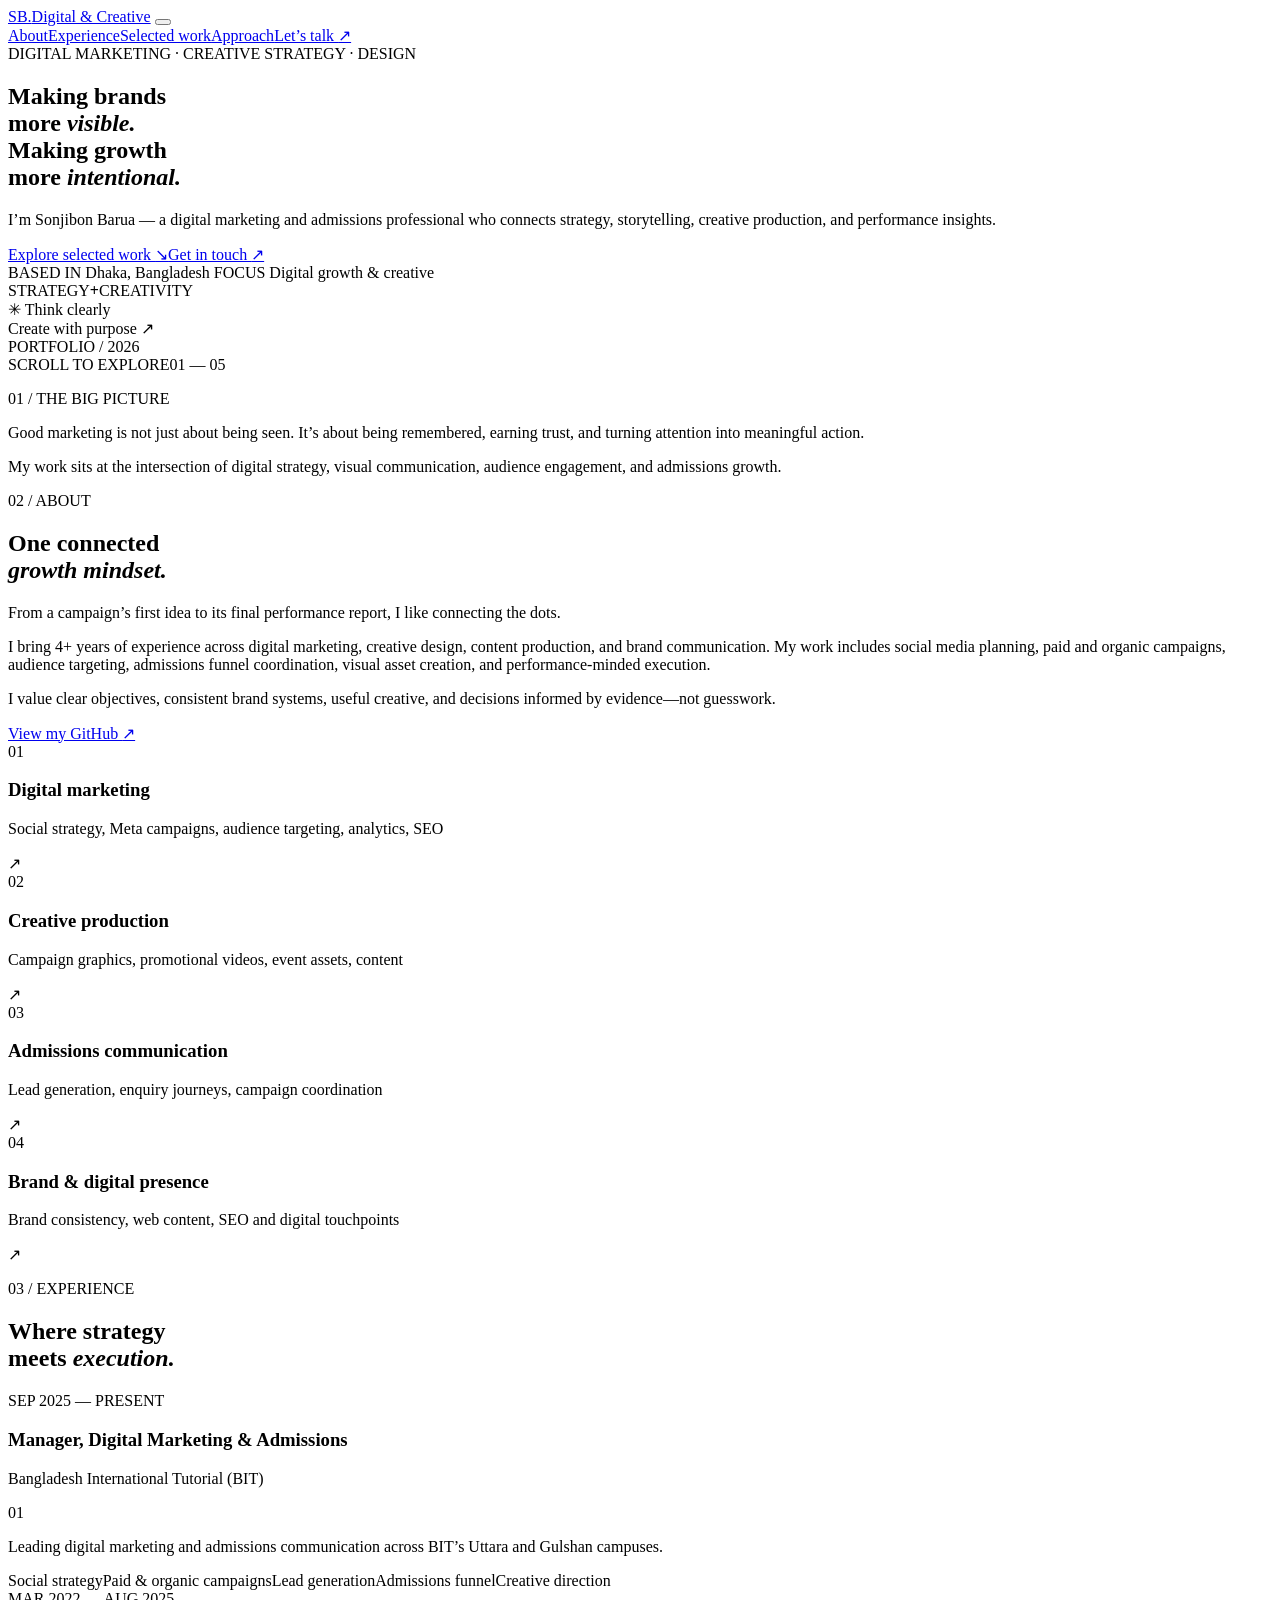
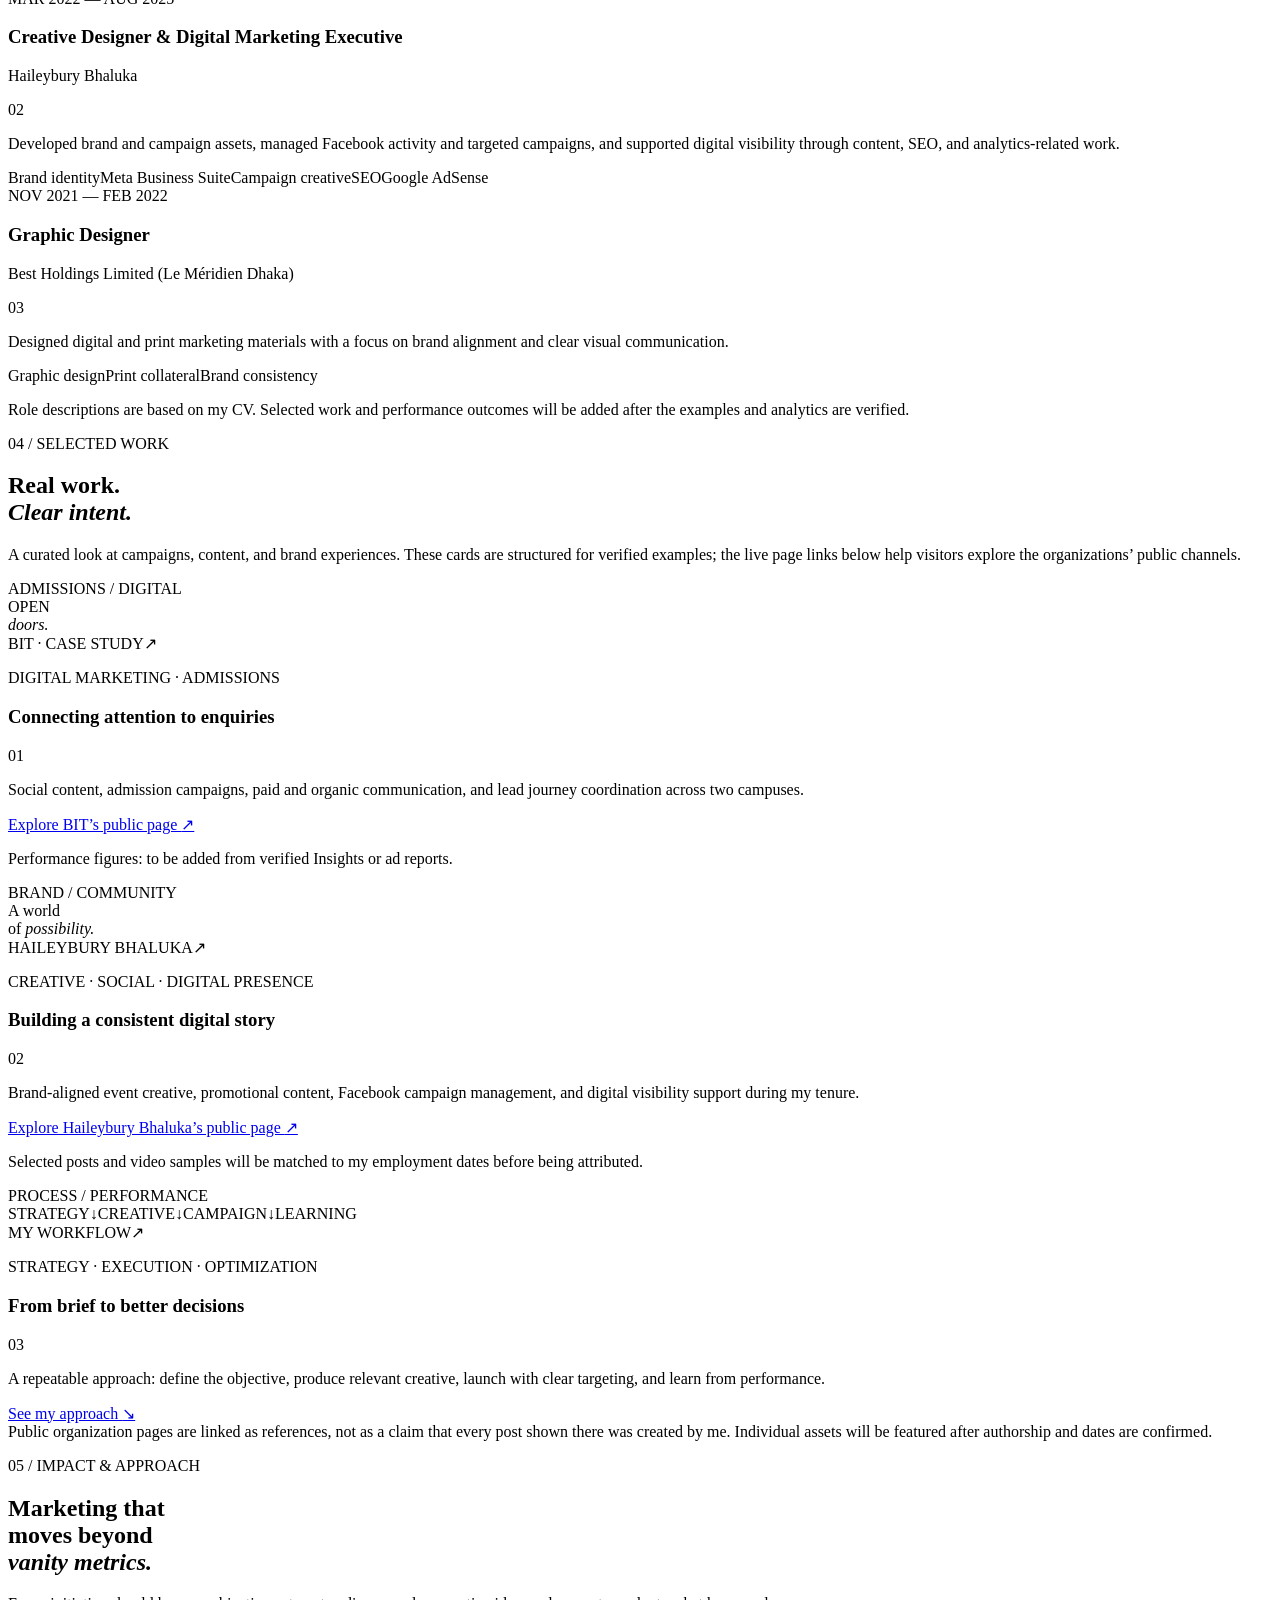
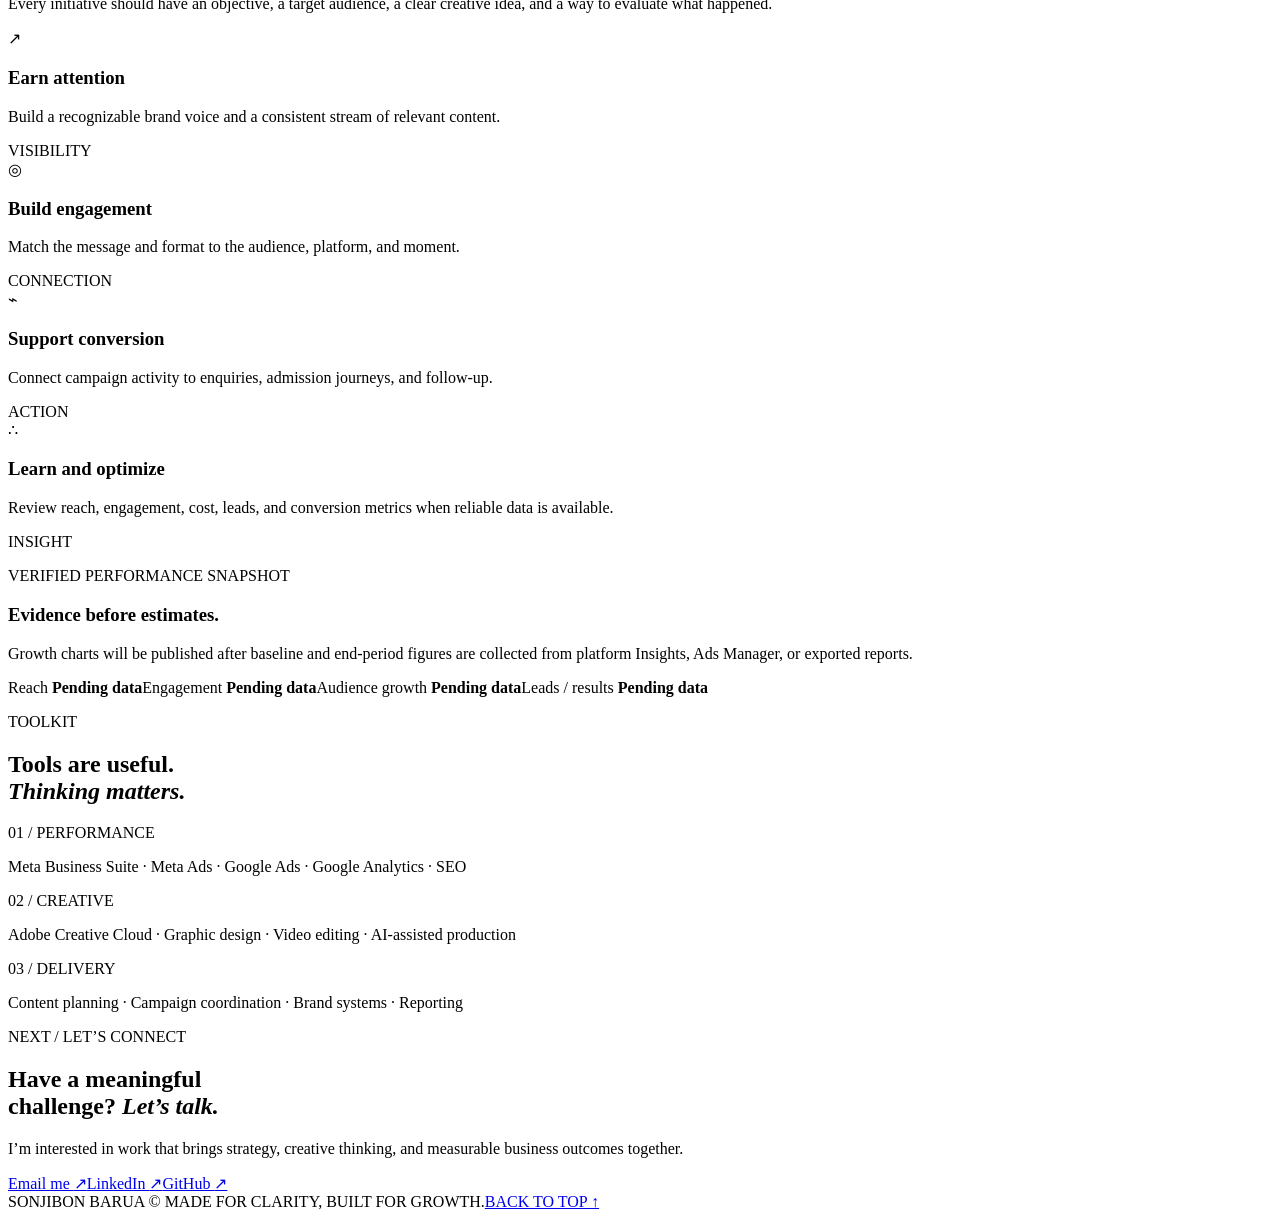
==== index.html @ 0edf783f "Add responsive personal portfolio website" ====
<!DOCTYPE html>
<html lang="en">
<head>
  <meta charset="UTF-8" />
  <meta name="viewport" content="width=device-width, initial-scale=1.0" />
  <meta name="description" content="Sonjibon Barua — Digital Marketing & Admissions Manager, Creative Designer and Brand Strategist." />
  <meta name="theme-color" content="#101113" />
  <title>Sonjibon Barua — Digital Marketing & Creative Strategy</title>
  <link rel="preconnect" href="https://fonts.googleapis.com">
  <link rel="preconnect" href="https://fonts.gstatic.com" crossorigin>
  <link href="https://fonts.googleapis.com/css2?family=DM+Mono:wght@400;500&family=Manrope:wght@400;500;600;700;800&display=swap" rel="stylesheet">
  <link rel="stylesheet" href="styles.css" />
</head>
<body>
  <header class="site-header">
    <a class="brand" href="#home"><span class="brand-mark">SB.</span><span class="brand-label">Digital & Creative</span></a>
    <button class="menu-toggle" aria-label="Toggle navigation" aria-expanded="false"><span></span><span></span></button>
    <nav class="nav-links" aria-label="Main navigation">
      <a href="#about">About</a><a href="#experience">Experience</a><a href="#work">Selected work</a><a href="#approach">Approach</a><a class="nav-cta" href="#contact">Let’s talk <span>↗</span></a>
    </nav>
  </header>
  <main>
    <section class="hero section-wrap" id="home">
      <div class="hero-copy reveal">
        <div class="eyebrow"><span class="status-dot"></span> DIGITAL MARKETING · CREATIVE STRATEGY · DESIGN</div>
        <h1>Making brands<br>more <em>visible.</em><br>Making growth<br>more <em>intentional.</em></h1>
        <p class="hero-lede">I’m Sonjibon Barua — a digital marketing and admissions professional who connects strategy, storytelling, creative production, and performance insights.</p>
        <div class="hero-actions"><a class="button button-primary" href="#work">Explore selected work <span>↘</span></a><a class="text-link" href="#contact">Get in touch <span>↗</span></a></div>
        <div class="hero-note"><span class="mono">BASED IN</span> Dhaka, Bangladesh <span class="note-separator"></span> <span class="mono">FOCUS</span> Digital growth & creative</div>
      </div>
      <div class="hero-visual" aria-label="Abstract visual representing strategy and creative work">
        <div class="visual-orbit orbit-one"></div><div class="visual-orbit orbit-two"></div>
        <div class="visual-core"><span>STRATEGY</span><strong>+</strong><span>CREATIVITY</span></div>
        <div class="float-tag tag-top"><span class="tag-spark">✳</span> Think clearly</div><div class="float-tag tag-bottom">Create with purpose <span>↗</span></div><div class="visual-index mono">PORTFOLIO / 2026</div>
      </div>
      <div class="hero-bottomline"><span>SCROLL TO EXPLORE</span><span class="scroll-line"></span><span>01 — 05</span></div>
    </section>

    <section class="intro-band"><div class="section-wrap intro-grid"><p class="section-kicker">01 / THE BIG PICTURE</p><div><p class="statement">Good marketing is not just about being seen. It’s about <span>being remembered</span>, earning trust, and turning attention into meaningful action.</p><p class="muted intro-sub">My work sits at the intersection of digital strategy, visual communication, audience engagement, and admissions growth.</p></div></div></section>

    <section class="section-wrap about-section" id="about">
      <div class="section-heading reveal"><p class="section-kicker">02 / ABOUT</p><h2>One connected<br><em>growth mindset.</em></h2></div>
      <div class="about-content reveal">
        <div class="about-copy"><p class="large-copy">From a campaign’s first idea to its final performance report, I like connecting the dots.</p><p>I bring 4+ years of experience across digital marketing, creative design, content production, and brand communication. My work includes social media planning, paid and organic campaigns, audience targeting, admissions funnel coordination, visual asset creation, and performance-minded execution.</p><p>I value clear objectives, consistent brand systems, useful creative, and decisions informed by evidence—not guesswork.</p><a class="text-link" href="https://github.com/SonjibonBarua" target="_blank" rel="noreferrer">View my GitHub <span>↗</span></a></div>
        <div class="capability-list">
          <div class="capability"><span class="cap-num">01</span><div><h3>Digital marketing</h3><p>Social strategy, Meta campaigns, audience targeting, analytics, SEO</p></div><span class="cap-arrow">↗</span></div>
          <div class="capability"><span class="cap-num">02</span><div><h3>Creative production</h3><p>Campaign graphics, promotional videos, event assets, content</p></div><span class="cap-arrow">↗</span></div>
          <div class="capability"><span class="cap-num">03</span><div><h3>Admissions communication</h3><p>Lead generation, enquiry journeys, campaign coordination</p></div><span class="cap-arrow">↗</span></div>
          <div class="capability"><span class="cap-num">04</span><div><h3>Brand & digital presence</h3><p>Brand consistency, web content, SEO and digital touchpoints</p></div><span class="cap-arrow">↗</span></div>
        </div>
      </div>
    </section>

    <section class="experience-section" id="experience"><div class="section-wrap">
      <div class="section-heading reveal"><p class="section-kicker">03 / EXPERIENCE</p><h2>Where strategy<br>meets <em>execution.</em></h2></div>
      <div class="timeline">
        <article class="timeline-item reveal"><div class="timeline-date mono">SEP 2025 — PRESENT</div><div class="timeline-main"><div class="timeline-top"><div><h3>Manager, Digital Marketing & Admissions</h3><p class="company">Bangladesh International Tutorial (BIT)</p></div><span class="timeline-index">01</span></div><p class="timeline-description">Leading digital marketing and admissions communication across BIT’s Uttara and Gulshan campuses.</p><div class="tag-row"><span>Social strategy</span><span>Paid & organic campaigns</span><span>Lead generation</span><span>Admissions funnel</span><span>Creative direction</span></div></div></article>
        <article class="timeline-item reveal"><div class="timeline-date mono">MAR 2022 — AUG 2025</div><div class="timeline-main"><div class="timeline-top"><div><h3>Creative Designer & Digital Marketing Executive</h3><p class="company">Haileybury Bhaluka</p></div><span class="timeline-index">02</span></div><p class="timeline-description">Developed brand and campaign assets, managed Facebook activity and targeted campaigns, and supported digital visibility through content, SEO, and analytics-related work.</p><div class="tag-row"><span>Brand identity</span><span>Meta Business Suite</span><span>Campaign creative</span><span>SEO</span><span>Google AdSense</span></div></div></article>
        <article class="timeline-item reveal"><div class="timeline-date mono">NOV 2021 — FEB 2022</div><div class="timeline-main"><div class="timeline-top"><div><h3>Graphic Designer</h3><p class="company">Best Holdings Limited (Le Méridien Dhaka)</p></div><span class="timeline-index">03</span></div><p class="timeline-description">Designed digital and print marketing materials with a focus on brand alignment and clear visual communication.</p><div class="tag-row"><span>Graphic design</span><span>Print collateral</span><span>Brand consistency</span></div></div></article>
      </div><p class="small-note">Role descriptions are based on my CV. Selected work and performance outcomes will be added after the examples and analytics are verified.</p>
    </div></section>

    <section class="section-wrap work-section" id="work">
      <div class="work-header reveal"><div><p class="section-kicker">04 / SELECTED WORK</p><h2>Real work.<br><em>Clear intent.</em></h2></div><p class="work-intro">A curated look at campaigns, content, and brand experiences. These cards are structured for verified examples; the live page links below help visitors explore the organizations’ public channels.</p></div>
      <div class="project-grid">
        <article class="project-card project-dark reveal"><div class="project-art art-bit"><span class="art-label">ADMISSIONS / DIGITAL</span><div class="art-typography">OPEN<br><em>doors.</em></div><div class="art-foot"><span>BIT · CASE STUDY</span><span>↗</span></div></div><div class="project-meta"><div><p class="project-type">DIGITAL MARKETING · ADMISSIONS</p><h3>Connecting attention to enquiries</h3></div><span class="project-number">01</span></div><p class="project-description">Social content, admission campaigns, paid and organic communication, and lead journey coordination across two campuses.</p><a class="project-link" href="https://www.facebook.com/bitschoolofficialpage" target="_blank" rel="noreferrer">Explore BIT’s public page <span>↗</span></a><p class="evidence-note">Performance figures: to be added from verified Insights or ad reports.</p></article>
        <article class="project-card project-light reveal"><div class="project-art art-hailey"><span class="art-label">BRAND / COMMUNITY</span><div class="art-typography">A world<br>of <em>possibility.</em></div><div class="art-foot"><span>HAILEYBURY BHALUKA</span><span>↗</span></div></div><div class="project-meta"><div><p class="project-type">CREATIVE · SOCIAL · DIGITAL PRESENCE</p><h3>Building a consistent digital story</h3></div><span class="project-number">02</span></div><p class="project-description">Brand-aligned event creative, promotional content, Facebook campaign management, and digital visibility support during my tenure.</p><a class="project-link" href="https://www.facebook.com/haileybury.bhaluka" target="_blank" rel="noreferrer">Explore Haileybury Bhaluka’s public page <span>↗</span></a><p class="evidence-note">Selected posts and video samples will be matched to my employment dates before being attributed.</p></article>
        <article class="project-card project-lime reveal"><div class="project-art art-process"><span class="art-label">PROCESS / PERFORMANCE</span><div class="process-stack"><span>STRATEGY</span><b>↓</b><span>CREATIVE</span><b>↓</b><span>CAMPAIGN</span><b>↓</b><span>LEARNING</span></div><div class="art-foot"><span>MY WORKFLOW</span><span>↗</span></div></div><div class="project-meta"><div><p class="project-type">STRATEGY · EXECUTION · OPTIMIZATION</p><h3>From brief to better decisions</h3></div><span class="project-number">03</span></div><p class="project-description">A repeatable approach: define the objective, produce relevant creative, launch with clear targeting, and learn from performance.</p><a class="project-link" href="#approach">See my approach <span>↘</span></a></article>
      </div>
      <div class="work-disclaimer">Public organization pages are linked as references, not as a claim that every post shown there was created by me. Individual assets will be featured after authorship and dates are confirmed.</div>
    </section>

    <section class="impact-section" id="approach"><div class="section-wrap impact-layout">
      <div class="impact-heading reveal"><p class="section-kicker">05 / IMPACT & APPROACH</p><h2>Marketing that<br>moves beyond<br><em>vanity metrics.</em></h2><p>Every initiative should have an objective, a target audience, a clear creative idea, and a way to evaluate what happened.</p></div>
      <div class="impact-content">
        <div class="impact-row reveal"><span class="impact-icon">↗</span><div><h3>Earn attention</h3><p>Build a recognizable brand voice and a consistent stream of relevant content.</p></div><span class="impact-label">VISIBILITY</span></div>
        <div class="impact-row reveal"><span class="impact-icon">◎</span><div><h3>Build engagement</h3><p>Match the message and format to the audience, platform, and moment.</p></div><span class="impact-label">CONNECTION</span></div>
        <div class="impact-row reveal"><span class="impact-icon">⌁</span><div><h3>Support conversion</h3><p>Connect campaign activity to enquiries, admission journeys, and follow-up.</p></div><span class="impact-label">ACTION</span></div>
        <div class="impact-row reveal"><span class="impact-icon">∴</span><div><h3>Learn and optimize</h3><p>Review reach, engagement, cost, leads, and conversion metrics when reliable data is available.</p></div><span class="impact-label">INSIGHT</span></div>
        <div class="metrics-panel reveal"><div><p class="section-kicker">VERIFIED PERFORMANCE SNAPSHOT</p><h3>Evidence before estimates.</h3><p>Growth charts will be published after baseline and end-period figures are collected from platform Insights, Ads Manager, or exported reports.</p></div><div class="metric-placeholders"><span>Reach <b>Pending data</b></span><span>Engagement <b>Pending data</b></span><span>Audience growth <b>Pending data</b></span><span>Leads / results <b>Pending data</b></span></div></div>
      </div>
    </div></section>

    <section class="toolkit-section"><div class="section-wrap toolkit-grid"><div class="toolkit-title reveal"><p class="section-kicker">TOOLKIT</p><h2>Tools are useful.<br><em>Thinking matters.</em></h2></div><div class="tool-groups reveal"><div class="tool-group"><span class="mono">01 / PERFORMANCE</span><p>Meta Business Suite · Meta Ads · Google Ads · Google Analytics · SEO</p></div><div class="tool-group"><span class="mono">02 / CREATIVE</span><p>Adobe Creative Cloud · Graphic design · Video editing · AI-assisted production</p></div><div class="tool-group"><span class="mono">03 / DELIVERY</span><p>Content planning · Campaign coordination · Brand systems · Reporting</p></div></div></div></section>

    <section class="contact-section" id="contact"><div class="section-wrap contact-inner reveal"><p class="section-kicker">NEXT / LET’S CONNECT</p><h2>Have a meaningful<br>challenge? <em>Let’s talk.</em></h2><p>I’m interested in work that brings strategy, creative thinking, and measurable business outcomes together.</p><div class="contact-actions"><a class="button button-primary" href="mailto:barua.sonjibon@gmail.com">Email me <span>↗</span></a><a class="button button-outline" href="https://www.linkedin.com/in/sonjibon" target="_blank" rel="noreferrer">LinkedIn <span>↗</span></a><a class="button button-outline" href="https://github.com/SonjibonBarua" target="_blank" rel="noreferrer">GitHub <span>↗</span></a></div><div class="contact-footer"><span>SONJIBON BARUA © <span id="year"></span></span><span>MADE FOR CLARITY, BUILT FOR GROWTH.</span><a href="#home">BACK TO TOP ↑</a></div></div></section>
  </main>
  <script src="script.js"></script>
</body>
</html>
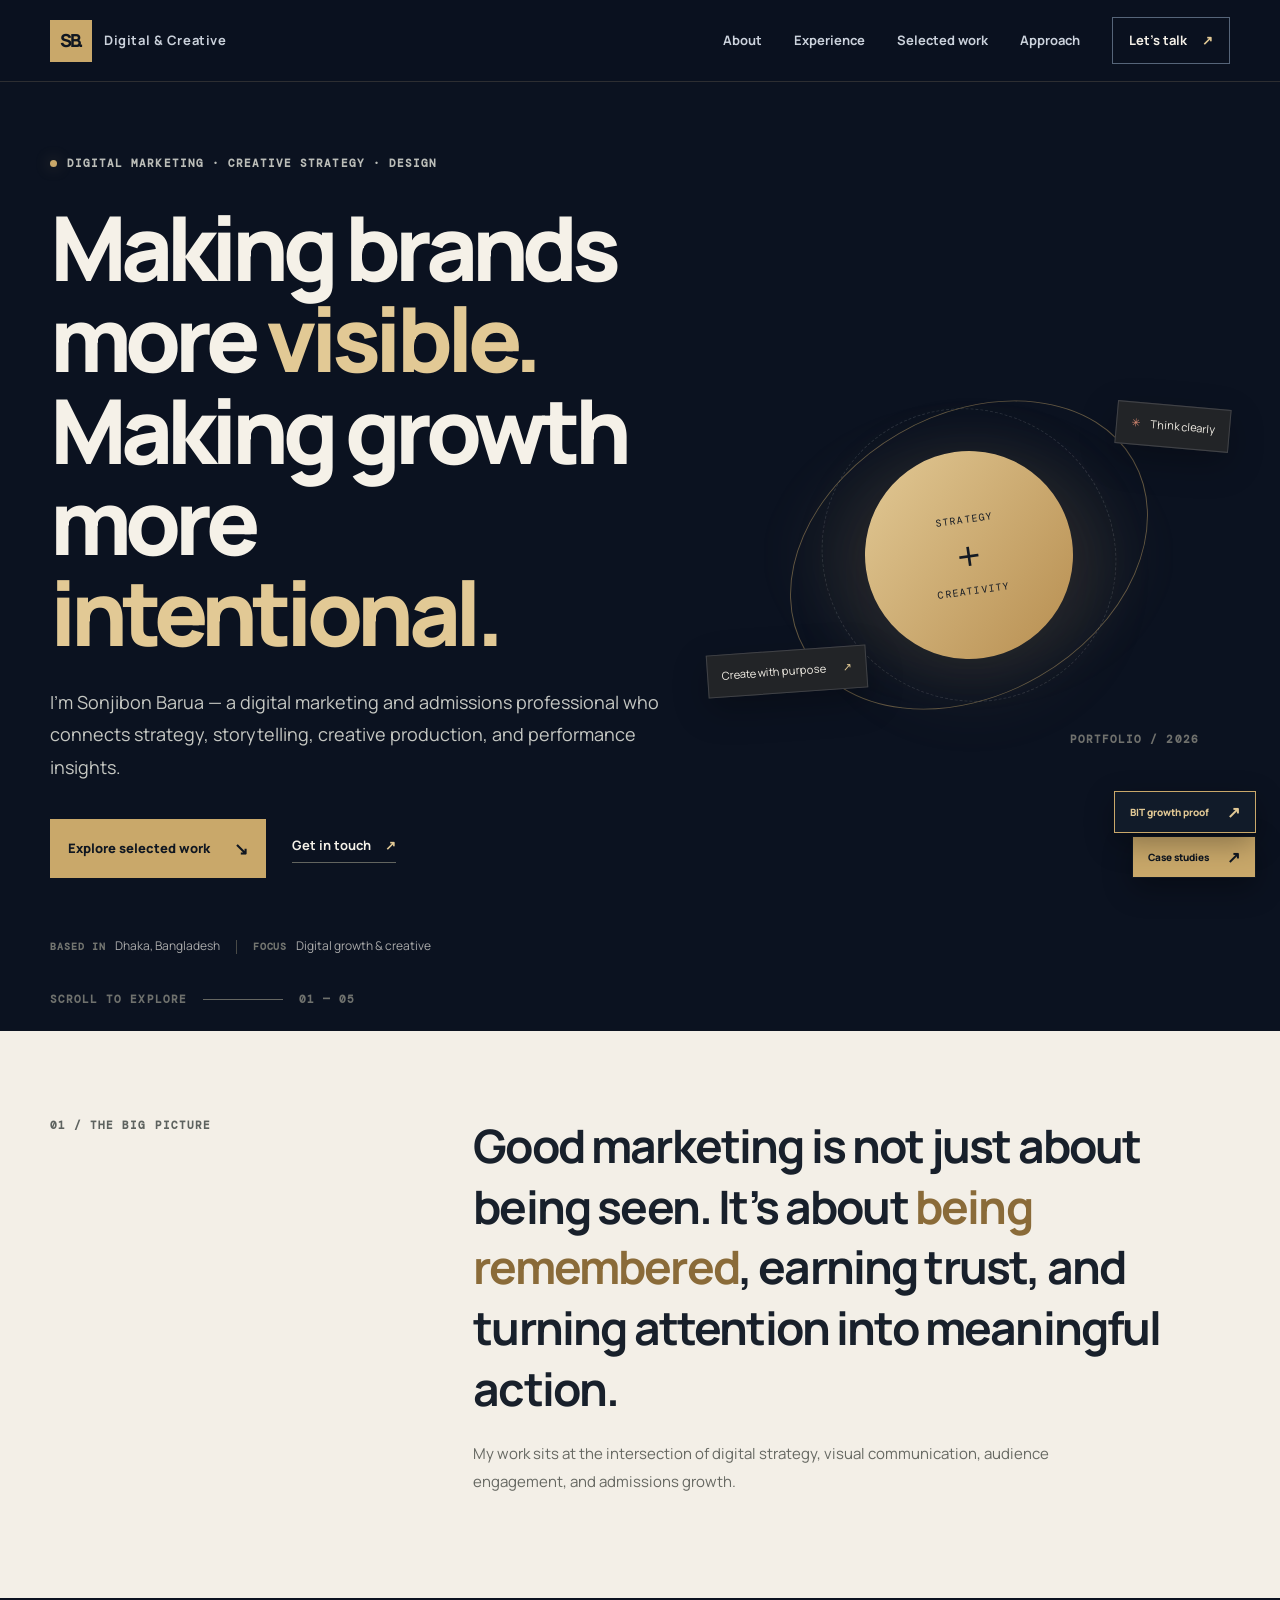
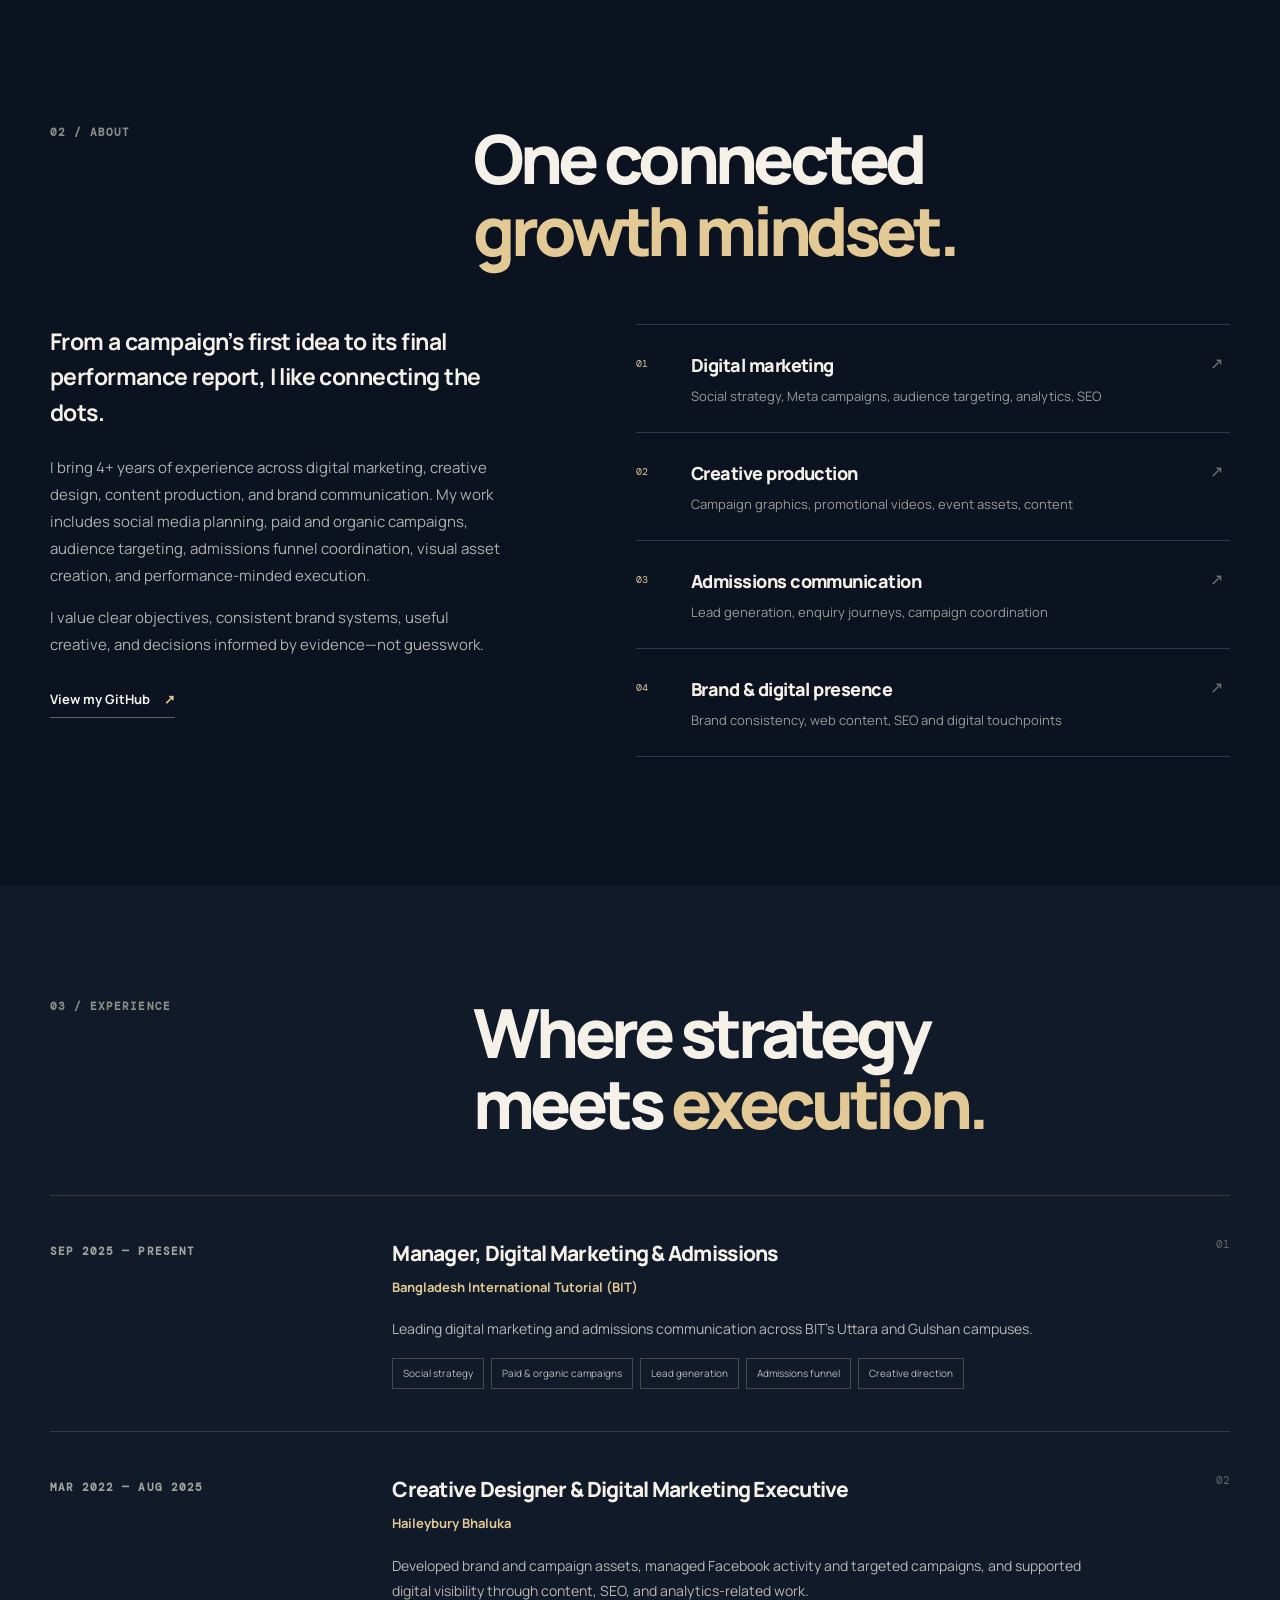
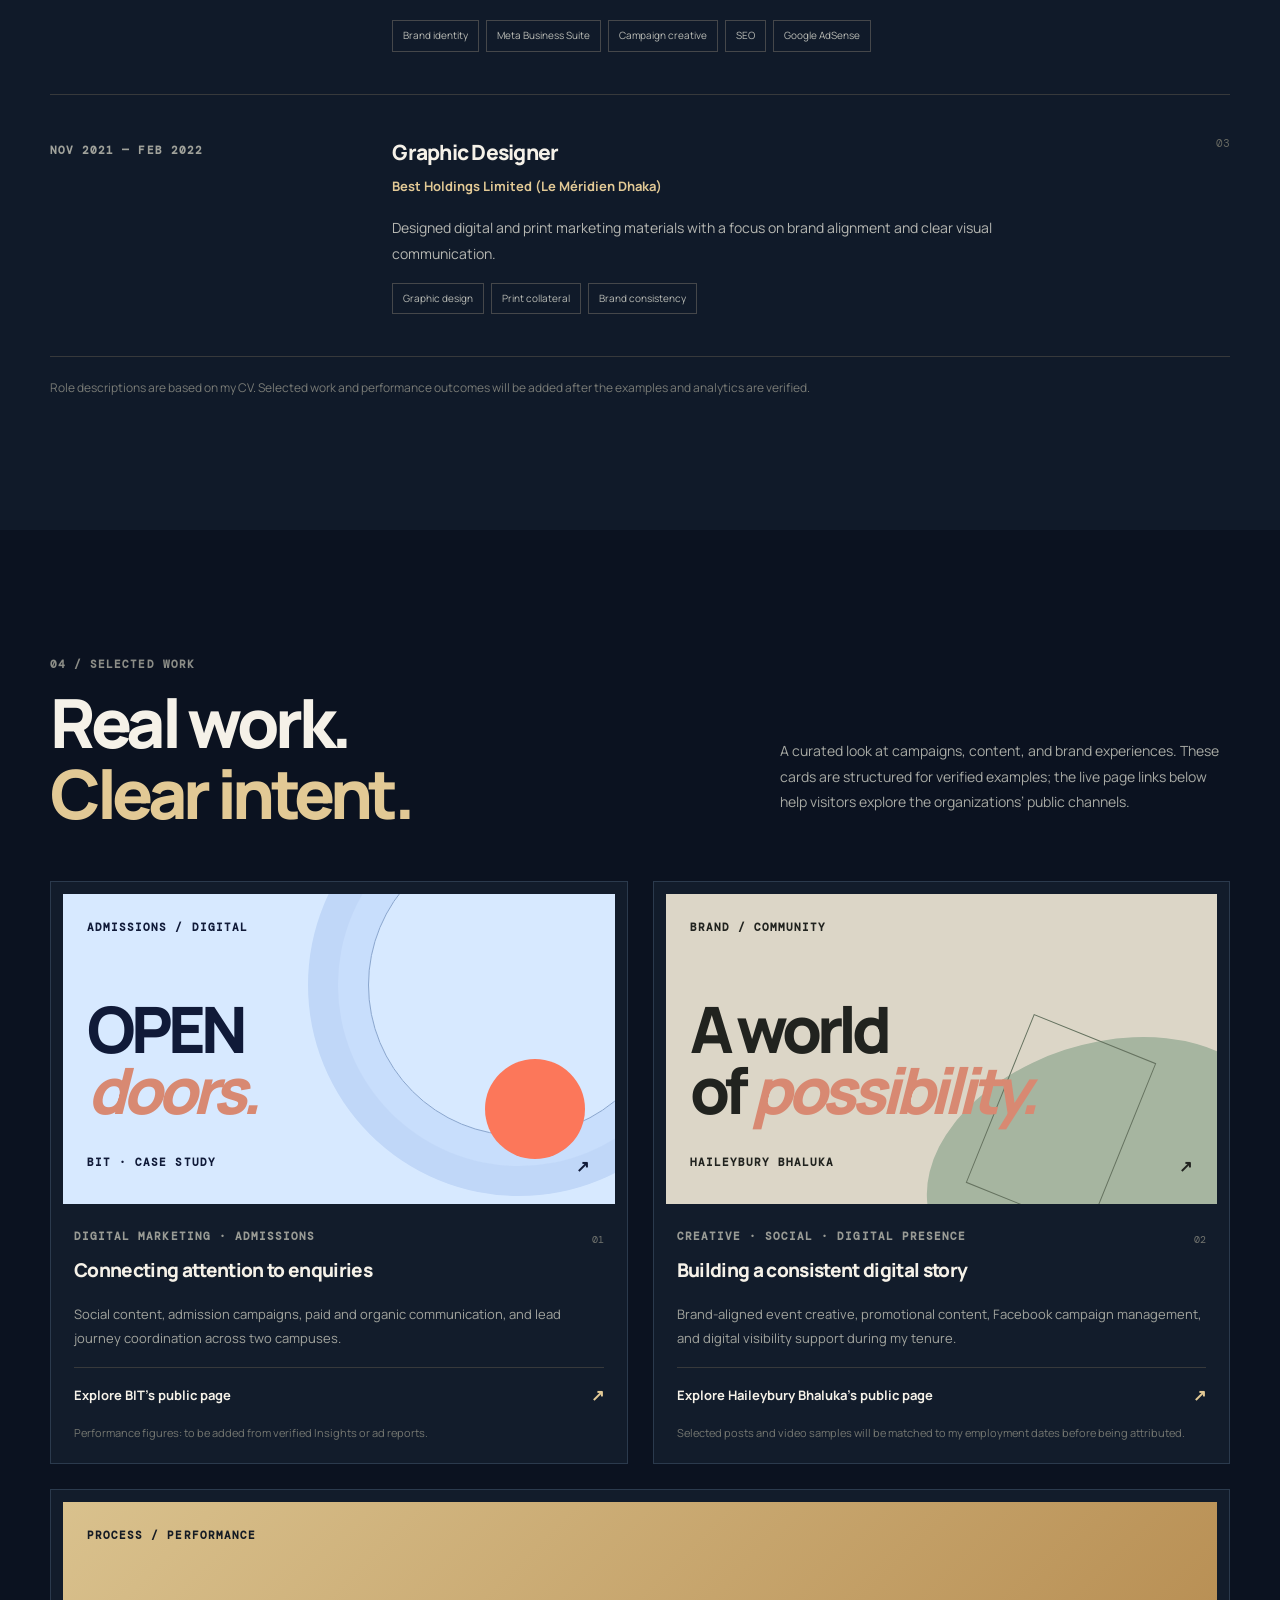
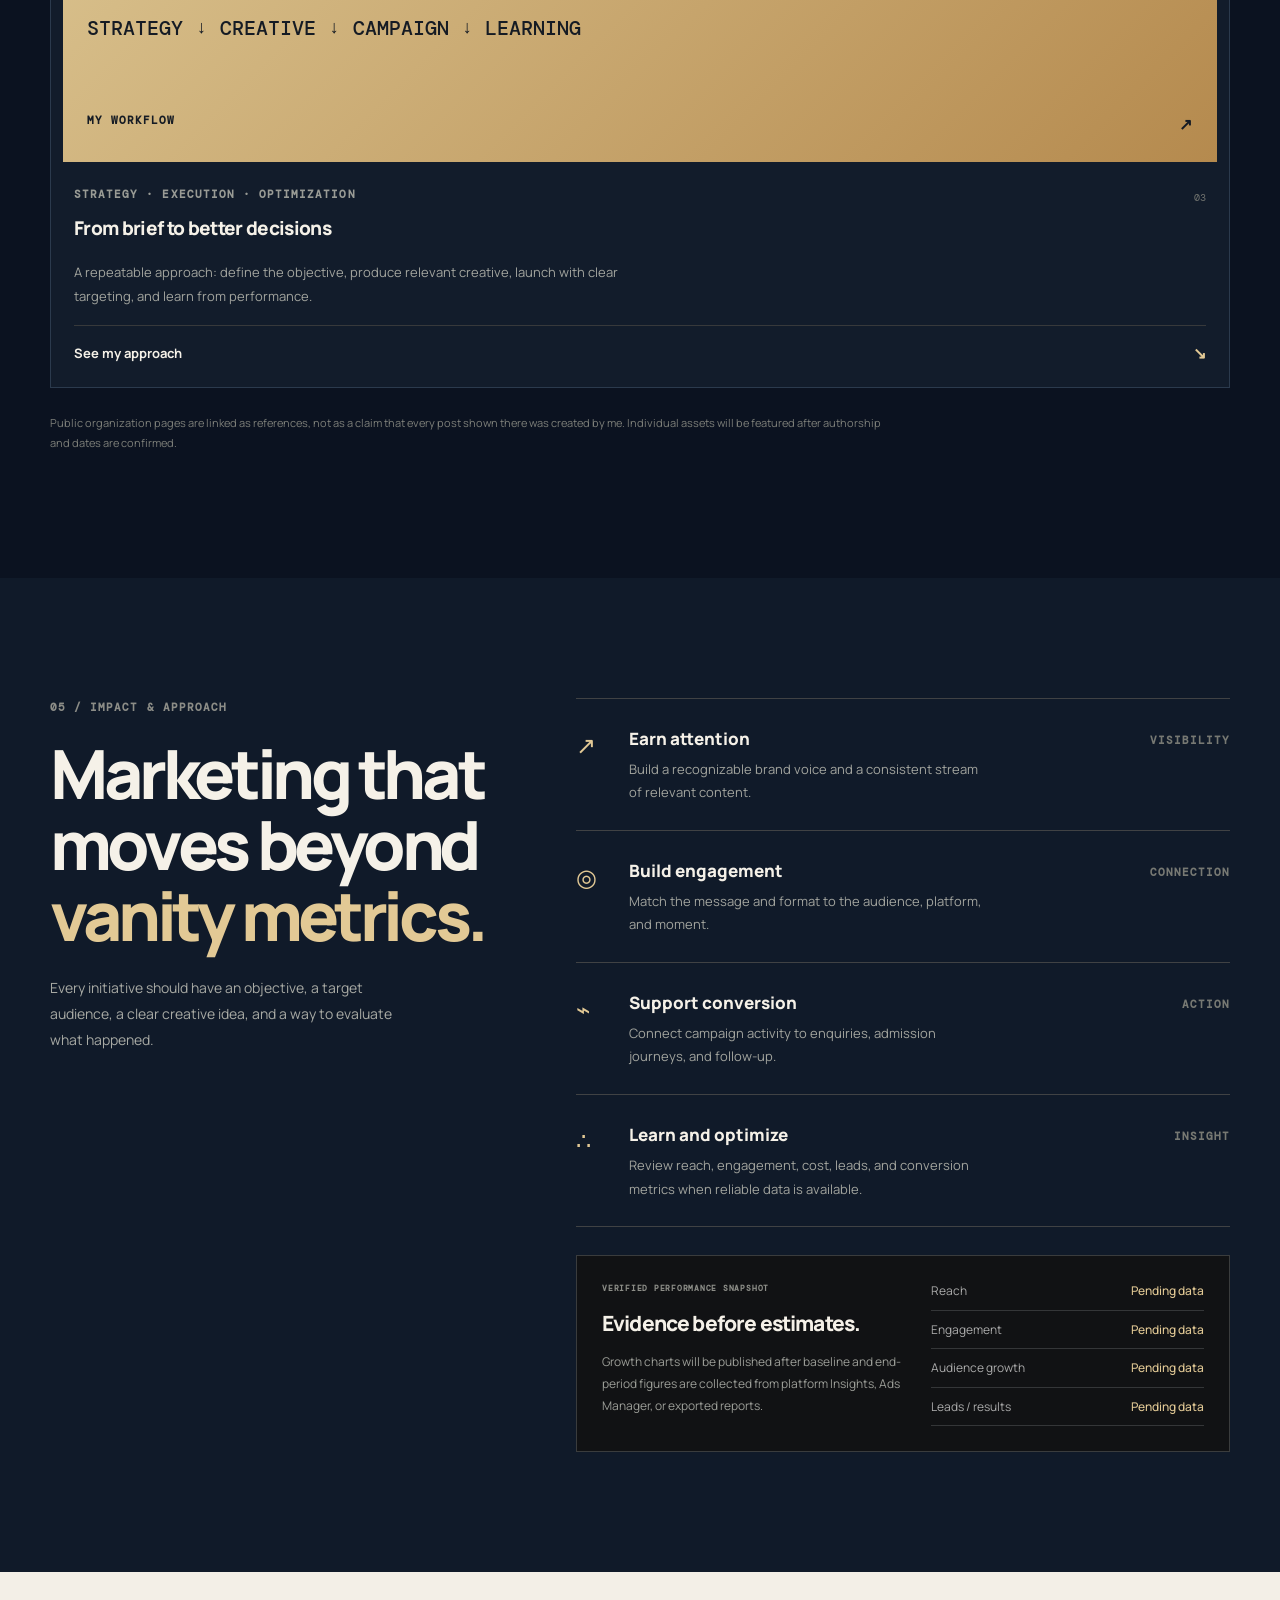
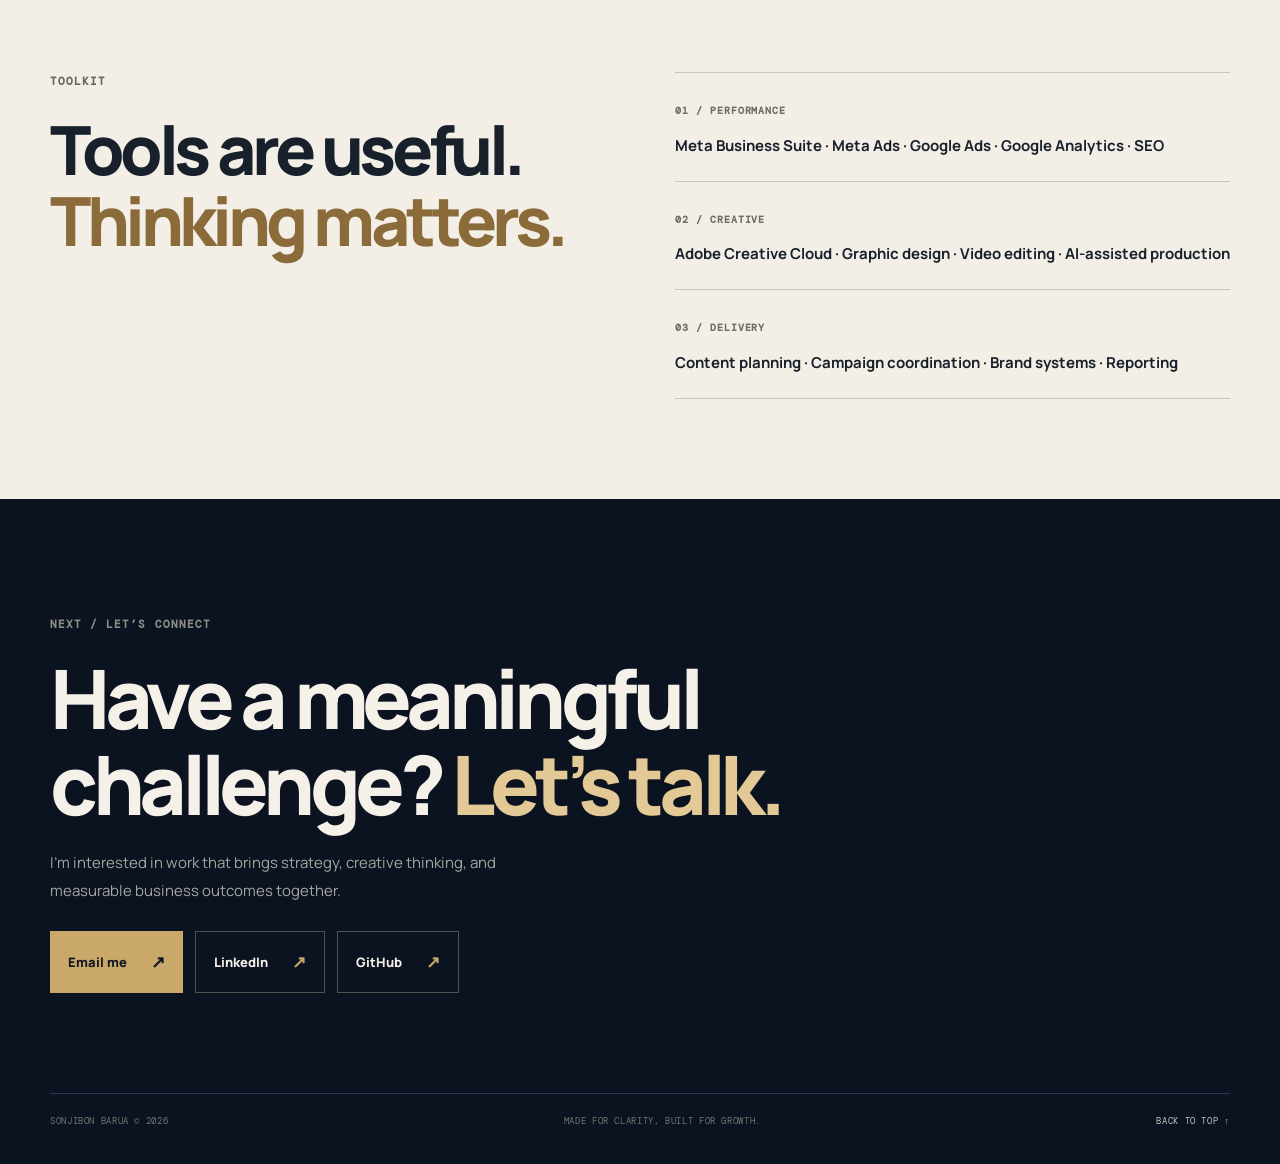
==== commit 024d3395: "Apply premium navy and champagne-gold theme to homepage" ====
--- a/index.html
+++ b/index.html
@@ -4,12 +4,13 @@
   <meta charset="UTF-8" />
   <meta name="viewport" content="width=device-width, initial-scale=1.0" />
   <meta name="description" content="Sonjibon Barua — Digital Marketing & Admissions Manager, Creative Designer and Brand Strategist." />
-  <meta name="theme-color" content="#101113" />
+  <meta name="theme-color" content="#0b1220" />
   <title>Sonjibon Barua — Digital Marketing & Creative Strategy</title>
   <link rel="preconnect" href="https://fonts.googleapis.com">
   <link rel="preconnect" href="https://fonts.gstatic.com" crossorigin>
   <link href="https://fonts.googleapis.com/css2?family=DM+Mono:wght@400;500&family=Manrope:wght@400;500;600;700;800&display=swap" rel="stylesheet">
   <link rel="stylesheet" href="styles.css" />
+  <link rel="stylesheet" href="theme.css" />
 </head>
 <body>
   <header class="site-header">
--- a/styles.css
+++ b/styles.css
@@ -0,0 +1,16 @@
+ :root{--bg:#101113;--panel:#17191c;--ink:#f4f2ed;--muted:#a1a3a4;--line:#343638;--accent:#d5fb4e;--coral:#ff765d;--paper:#e9e7df;--dark-ink:#171819;--font:"Manrope",sans-serif;--mono:"DM Mono",monospace}
+*{box-sizing:border-box}html{scroll-behavior:smooth;scroll-padding-top:86px}body{margin:0;color:var(--ink);background:var(--bg);font-family:var(--font);line-height:1.6;overflow-x:hidden}a{color:inherit;text-decoration:none}button{font:inherit}::selection{color:var(--bg);background:var(--accent)}.section-wrap{width:min(1180px,calc(100% - 64px));margin-inline:auto}
+.site-header{height:78px;padding:0 max(32px,calc((100vw - 1180px)/2));display:flex;align-items:center;justify-content:space-between;border-bottom:1px solid rgba(255,255,255,.08);position:sticky;top:0;z-index:20;background:rgba(16,17,19,.9);backdrop-filter:blur(18px)}.brand{display:flex;align-items:center;gap:12px}.brand-mark{display:grid;place-items:center;width:42px;height:42px;color:var(--bg);background:var(--accent);font-weight:800;letter-spacing:-2px;font-size:18px}.brand-label{font-size:12px;color:#c5c5c2;letter-spacing:.06em}.nav-links{display:flex;align-items:center;gap:30px;font-size:12px;font-weight:700}.nav-links a{color:#cacbc8;transition:color .2s}.nav-links a:hover{color:var(--accent)}.nav-links .nav-cta{border:1px solid #595a58;color:var(--ink);padding:10px 14px}.nav-cta span{color:var(--accent);margin-left:12px}.menu-toggle{display:none}
+.hero{min-height:690px;display:grid;grid-template-columns:1.08fr .92fr;align-items:center;gap:44px;padding-top:72px;padding-bottom:74px;position:relative}.eyebrow,.section-kicker,.mono,.art-label,.art-foot,.project-type,.impact-label,.hero-bottomline,.timeline-date{font-family:var(--mono);letter-spacing:.075em;font-size:10px}.eyebrow{display:flex;align-items:center;gap:10px;color:#bbbdb8;margin-bottom:24px}.status-dot{width:7px;height:7px;background:var(--accent);border-radius:50%;box-shadow:0 0 15px rgba(213,251,78,.55)}h1,h2,h3,p{margin-top:0}h1{font-size:clamp(48px,6.2vw,82px);line-height:1.06;letter-spacing:-.075em;font-weight:700;margin-bottom:24px}h1 em,h2 em,.statement span{font-style:normal;color:var(--accent)}.hero-lede{max-width:540px;font-size:15px;line-height:1.9;color:#b8b9b6}.hero-actions{display:flex;gap:26px;align-items:center;margin-top:32px}.button{display:inline-flex;align-items:center;justify-content:space-between;gap:24px;padding:14px 17px;font-size:12px;font-weight:800;transition:transform .2s,background .2s,color .2s}.button:hover{transform:translateY(-3px)}.button span{font-size:17px}.button-primary{background:var(--accent);color:#121310}.button-primary:hover{background:#e2ff82}.text-link{display:inline-flex;align-items:center;gap:14px;border-bottom:1px solid #62645f;padding-bottom:6px;font-size:12px;font-weight:700}.text-link span{color:var(--accent)}.hero-note{display:flex;align-items:center;gap:9px;margin-top:55px;color:#aaa;font-size:10px}.hero-note .mono{color:#737570;font-size:9px}.note-separator{height:14px;width:1px;background:#494a47;margin:0 7px}
+.hero-visual{min-height:430px;position:relative;display:grid;place-items:center;isolation:isolate}.hero-visual:before{content:"";position:absolute;inset:12% 7%;background:radial-gradient(ellipse,rgba(213,251,78,.14),transparent 60%);filter:blur(15px);z-index:-1}.visual-orbit{position:absolute;width:min(380px,90%);aspect-ratio:1;border:1px solid rgba(255,255,255,.12);border-radius:50%}.orbit-one{transform:rotate(-30deg) scaleY(.74);border-color:rgba(213,251,78,.45)}.orbit-two{transform:rotate(42deg) scaleY(.96);width:min(300px,74%);border-style:dashed}.visual-core{width:208px;height:208px;border-radius:50%;display:flex;flex-direction:column;justify-content:center;align-items:center;background:linear-gradient(135deg,#d9fc62,#a8cf34);color:#141610;box-shadow:0 20px 90px rgba(213,251,78,.12);transform:rotate(-8deg)}.visual-core span{font-family:var(--mono);font-size:10px;letter-spacing:.13em}.visual-core strong{font-size:42px;font-weight:400;line-height:1.3}.float-tag{position:absolute;padding:11px 14px;font-size:11px;background:#222427;border:1px solid #404247;box-shadow:0 12px 35px #0004}.tag-top{top:15%;right:0;transform:rotate(5deg)}.tag-spark{color:var(--coral);margin-right:8px}.tag-bottom{left:0;bottom:18%;transform:rotate(-4deg)}.tag-bottom span{color:var(--accent);margin-left:15px}.visual-index{position:absolute;bottom:5%;right:6%;color:#70716d}.hero-bottomline{position:absolute;bottom:22px;left:0;right:0;display:flex;gap:16px;align-items:center;color:#6f716d;font-size:9px}.scroll-line{width:80px;height:1px;background:#666762}
+.intro-band{background:var(--paper);color:var(--dark-ink);padding:85px 0 88px}.intro-grid{display:grid;grid-template-columns:1fr 2fr;gap:45px}.section-kicker{color:#8c8d87;font-size:10px}.intro-grid .section-kicker{color:#53554e}.statement{font-size:clamp(25px,3.3vw,43px);line-height:1.35;max-width:800px;letter-spacing:-.04em;font-weight:600;margin-bottom:20px}.statement span{color:#718f19}.muted{color:#666862}.intro-sub{max-width:590px;font-size:13px}
+.about-section{padding-top:125px;padding-bottom:128px}.section-heading{display:grid;grid-template-columns:1fr 2fr;gap:45px;margin-bottom:58px;align-items:start}.section-heading h2,.work-header h2,.impact-heading h2,.toolkit-title h2,.contact-inner h2{font-size:clamp(38px,5vw,62px);line-height:1.08;letter-spacing:-.065em;font-weight:600;margin:0}.about-content{display:grid;grid-template-columns:.9fr 1.1fr;gap:100px}.about-copy{max-width:450px;color:#aeb0ac;font-size:13px;line-height:1.95}.about-copy .large-copy{color:var(--ink);font-size:21px;font-weight:600;line-height:1.55;letter-spacing:-.025em}.about-copy .text-link{color:var(--ink);margin-top:14px}.capability-list{border-top:1px solid var(--line)}.capability{display:grid;grid-template-columns:35px 1fr 20px;align-items:start;gap:20px;padding:21px 0;border-bottom:1px solid var(--line)}.cap-num{color:var(--accent);font-family:var(--mono);font-size:10px;padding-top:5px}.capability h3{font-size:16px;margin-bottom:4px;letter-spacing:-.03em}.capability p{color:#999b97;font-size:11px;margin-bottom:0}.cap-arrow{color:#74766f}
+.experience-section{padding:112px 0 120px;background:#181a1c}.experience-section .section-heading{margin-bottom:55px}.timeline{border-top:1px solid #37393b}.timeline-item{display:grid;grid-template-columns:.65fr 2fr;gap:70px;padding:35px 0 38px;border-bottom:1px solid #37393b}.timeline-date{color:#a0a29b;padding-top:7px}.timeline-top{display:flex;justify-content:space-between;gap:20px}.timeline-top h3{font-size:19px;letter-spacing:-.035em;margin-bottom:5px}.company{font-size:12px;color:var(--accent);margin-bottom:17px}.timeline-index{color:#666861;font-family:var(--mono);font-size:11px}.timeline-description{font-size:12px;line-height:1.8;color:#b6b7b2;max-width:700px}.tag-row{display:flex;gap:7px;flex-wrap:wrap;margin-top:16px}.tag-row span{border:1px solid #45474a;color:#b9bbb5;padding:5px 9px;font-size:9px}.small-note{color:#797b76;font-size:10px;margin-top:20px}
+.work-section{padding-top:125px;padding-bottom:125px}.work-header{display:grid;grid-template-columns:1fr 1fr;align-items:end;gap:50px;margin-bottom:52px}.work-header h2{margin-top:12px}.work-intro{font-size:12px;line-height:1.9;color:#a8aaa4;max-width:450px;justify-self:end}.project-grid{display:grid;grid-template-columns:repeat(2,minmax(0,1fr));gap:25px;align-items:start}.project-card{min-width:0;border:1px solid #343638;padding:12px 12px 20px;background:#17191b}.project-card:nth-child(3){grid-column:1/-1}.project-art{min-height:310px;position:relative;display:flex;flex-direction:column;justify-content:space-between;padding:24px;overflow:hidden}.art-bit{background:#d7e9ff;color:#101a38}.art-bit:before{content:"";position:absolute;width:300px;height:300px;border:1px solid #8aa6ce;border-radius:50%;right:-55px;top:-60px;box-shadow:0 0 0 30px #c8defc,0 0 0 60px #c0d7f8}.art-bit:after{content:"";position:absolute;width:100px;height:100px;right:30px;bottom:45px;border-radius:50%;background:#fc775a}.art-hailey{background:#dcd6c7;color:#21231f}.art-hailey:before{content:"";position:absolute;width:360px;height:240px;right:-65px;bottom:-80px;background:#a6b5a0;border-radius:50% 50% 0 0;transform:rotate(-18deg)}.art-hailey:after{content:"";position:absolute;width:130px;height:180px;right:90px;bottom:-10px;border:1px solid #667360;transform:rotate(22deg)}.art-process{min-height:260px;background:#d5fb4e;color:#11130d}.art-label{position:relative;z-index:1;font-size:9px}.art-typography{position:relative;z-index:1;font-size:clamp(42px,5vw,66px);font-weight:800;letter-spacing:-.08em;line-height:.95;margin-top:30px}.art-typography em{color:#ff765d}.art-foot{position:relative;z-index:2;display:flex;justify-content:space-between;font-size:9px}.art-foot span:last-child{font-size:16px}.process-stack{display:flex;gap:13px;align-items:center;flex-wrap:wrap;margin:26px 0;font-family:var(--mono);font-weight:500;font-size:clamp(12px,1.8vw,20px)}.process-stack b{font-size:18px}.project-meta{display:flex;justify-content:space-between;gap:12px;padding:23px 11px 0}.project-type{color:#999b95;font-size:8px;margin-bottom:7px}.project-meta h3{font-size:17px;letter-spacing:-.035em;margin-bottom:0}.project-number{font-family:var(--mono);color:#737570;font-size:10px;padding-top:4px}.project-description{margin:15px 11px;color:#a2a49e;font-size:11px;line-height:1.85;max-width:600px}.project-link{display:flex;justify-content:space-between;align-items:center;margin:17px 11px 0;border-top:1px solid #37393b;padding-top:14px;font-size:11px;font-weight:700}.project-link span{color:var(--accent);font-size:16px}.evidence-note{margin:14px 11px 0;color:#757771;font-size:9px;line-height:1.7}.work-disclaimer{margin-top:25px;color:#7d7f79;font-size:10px;line-height:1.8;max-width:850px}
+.impact-section{padding:120px 0;background:#1b1d1e}.impact-layout{display:grid;grid-template-columns:.8fr 1.2fr;gap:90px}.impact-heading h2{margin:20px 0 24px}.impact-heading>p:last-child{font-size:12px;color:#a8aaa4;line-height:1.9;max-width:360px}.impact-content{border-top:1px solid #404244}.impact-row{display:grid;grid-template-columns:35px 1fr auto;align-items:start;gap:18px;border-bottom:1px solid #404244;padding:22px 0}.impact-icon{font-size:24px;color:var(--accent)}.impact-row h3{font-size:15px;margin-bottom:5px}.impact-row p{color:#a2a49e;font-size:11px;max-width:360px;line-height:1.8;margin:0}.impact-label{color:#777973;font-size:8px;padding-top:7px}.metrics-panel{margin-top:28px;background:#111214;border:1px solid #3a3c3d;padding:25px;display:grid;grid-template-columns:1fr .9fr;gap:25px}.metrics-panel .section-kicker{font-size:8px}.metrics-panel h3{font-size:19px;letter-spacing:-.04em;margin:10px 0}.metrics-panel p:not(.section-kicker){font-size:10px;color:#9b9d97;line-height:1.85;margin:0}.metric-placeholders{display:flex;flex-direction:column;gap:9px}.metric-placeholders span{display:flex;justify-content:space-between;gap:10px;border-bottom:1px solid #343638;padding-bottom:8px;font-size:10px;color:#aaa}.metric-placeholders b{font-weight:500;color:var(--accent);text-align:right}
+.toolkit-section{padding:100px 0;background:var(--paper);color:var(--dark-ink)}.toolkit-grid{display:grid;grid-template-columns:1fr 1fr;gap:70px}.toolkit-title .section-kicker{color:#66685f}.toolkit-title h2{margin-top:20px}.toolkit-title h2 em{color:#718f19}.tool-groups{border-top:1px solid #c7c6be}.tool-group{padding:19px 0;border-bottom:1px solid #c7c6be}.tool-group .mono{font-size:9px;color:#6d6e66}.tool-group p{margin:9px 0 0;font-size:13px;line-height:1.9;font-weight:600}
+.contact-section{padding:116px 0 35px}.contact-inner>.section-kicker{margin-bottom:20px}.contact-inner h2{font-size:clamp(44px,6vw,76px)}.contact-inner h2 em{color:var(--accent)}.contact-inner>p:not(.section-kicker){max-width:480px;color:#a5a7a1;font-size:13px;line-height:1.9;margin-top:22px}.contact-actions{display:flex;gap:12px;flex-wrap:wrap;margin-top:27px}.button-outline{border:1px solid #50524e;color:var(--ink)}.button-outline span{color:var(--accent)}.button-outline:hover{background:#222427}.contact-footer{display:flex;justify-content:space-between;gap:20px;border-top:1px solid #393b3d;padding-top:20px;margin-top:100px;color:#747670;font-family:var(--mono);font-size:8px;letter-spacing:.07em}.contact-footer a{color:#c3c5be}
+.reveal{opacity:0;transform:translateY(18px);transition:opacity .7s ease,transform .7s ease}.reveal.is-visible{opacity:1;transform:translateY(0)}
+@media(max-width:900px){.nav-links{gap:16px}.hero{grid-template-columns:1fr .85fr;gap:15px}.about-content{gap:45px}.timeline-item{gap:35px}.impact-layout{gap:45px}.metrics-panel{grid-template-columns:1fr}.visual-core{width:175px;height:175px}}
+@media(max-width:700px){.section-wrap{width:calc(100% - 38px)}.site-header{height:68px;padding:0 19px}.brand-mark{width:37px;height:37px}.brand-label{font-size:10px}.menu-toggle{display:flex;flex-direction:column;gap:5px;justify-content:center;background:transparent;border:0;padding:10px}.menu-toggle span{width:22px;height:1px;background:var(--ink)}.nav-links{display:none;position:absolute;left:0;right:0;top:68px;padding:22px 20px 27px;background:#17191b;border-bottom:1px solid #383a3b;flex-direction:column;align-items:stretch;gap:18px}.nav-links.is-open{display:flex}.nav-links .nav-cta{display:flex;justify-content:space-between}.hero{grid-template-columns:1fr;padding-top:70px;padding-bottom:75px;gap:10px}.hero-copy{position:relative;z-index:2}h1{font-size:clamp(48px,12vw,70px)}.hero-lede{font-size:13px}.hero-visual{min-height:340px;margin-top:0}.visual-core{width:160px;height:160px}.visual-core strong{font-size:33px}.visual-orbit{width:290px}.orbit-two{width:235px}.tag-top{right:1%;top:14%}.tag-bottom{left:0;bottom:11%}.hero-note{margin-top:35px;flex-wrap:wrap}.hero-bottomline{bottom:22px}.intro-band{padding:60px 0}.intro-grid,.section-heading,.about-content,.timeline-item,.work-header,.impact-layout,.toolkit-grid{grid-template-columns:1fr;gap:22px}.statement{font-size:29px}.about-section,.work-section{padding-top:78px;padding-bottom:82px}.section-heading{margin-bottom:34px}.section-heading h2,.work-header h2,.impact-heading h2,.toolkit-title h2{font-size:44px}.about-content{gap:35px}.experience-section{padding:78px 0}.timeline-item{gap:12px;padding:25px 0}.timeline-date{padding:0}.timeline-top h3{font-size:16px}.work-header{margin-bottom:30px}.work-intro{justify-self:start}.project-grid{grid-template-columns:1fr;gap:18px}.project-card:nth-child(3){grid-column:auto}.project-art{min-height:285px}.art-process{min-height:245px}.impact-section{padding:80px 0}.impact-layout{gap:40px}.impact-row{grid-template-columns:27px 1fr;gap:13px}.impact-label{grid-column:2}.metrics-panel{padding:20px}.toolkit-section{padding:75px 0}.toolkit-grid{gap:34px}.contact-section{padding:80px 0 24px}.contact-inner h2{font-size:47px}.contact-footer{margin-top:75px;display:grid;grid-template-columns:1fr 1fr}.contact-footer span:nth-child(2){grid-column:1/-1;grid-row:2}.contact-footer a{justify-self:end;grid-column:2;grid-row:1}}
+@media(prefers-reduced-motion:reduce){html{scroll-behavior:auto}.reveal{opacity:1;transform:none;transition:none}*{transition:none!important}}
--- a/theme.css
+++ b/theme.css
@@ -0,0 +1,78 @@
+:root{
+  --bg:#0b1220;
+  --panel:#121c2b;
+  --ink:#f5f1e8;
+  --muted:#aeb8c5;
+  --line:#2a384b;
+  --accent:#c9a86a;
+  --accent-soft:#e2c995;
+  --coral:#d88972;
+  --paper:#f3efe7;
+  --dark-ink:#18202b;
+}
+
+body{background:var(--bg);color:var(--ink)}
+::selection{color:#0b1220;background:var(--accent-soft)}
+.site-header{background:rgba(11,18,32,.92);border-bottom-color:rgba(226,201,149,.16)}
+.brand-mark{background:var(--accent);color:#101721}
+.brand-label{color:#cbd2dc}
+.nav-links a{color:#cbd2dc}
+.nav-links a:hover,.nav-cta span,.text-link span,.company,.cap-num,.impact-icon,.metric-placeholders b,.project-link span{color:var(--accent-soft)}
+.nav-links .nav-cta{border-color:#566579}
+.status-dot{background:var(--accent);box-shadow:0 0 15px rgba(201,168,106,.38)}
+h1 em,h2 em,.statement span,.contact-inner h2 em{color:var(--accent-soft)}
+.hero-visual:before{background:radial-gradient(ellipse,rgba(201,168,106,.16),transparent 62%)}
+.orbit-one{border-color:rgba(201,168,106,.46)}
+.visual-core{background:linear-gradient(135deg,#e2c995,#b78e50);color:#151b24;box-shadow:0 20px 90px rgba(201,168,106,.12)}
+.tag-spark{color:var(--coral)}
+.tag-bottom span{color:var(--accent-soft)}
+.button-primary{background:var(--accent);color:#101721}
+.button-primary:hover{background:var(--accent-soft)}
+.intro-band{background:var(--paper);color:var(--dark-ink)}
+.intro-grid .section-kicker{color:#5d625f}
+.statement span{color:#8a6b39}
+.experience-section,.impact-section{background:#101a29}
+.project-card{background:#121c2b;border-color:#2b3a4d}
+.art-process{background:linear-gradient(135deg,#d9c18d,#b58a4e);color:#151b24}
+.art-typography em{color:var(--coral)}
+.toolkit-section{background:var(--paper);color:var(--dark-ink)}
+.toolkit-title h2 em{color:#8a6b39}
+.button-outline:hover{background:#182538}
+.contact-footer{border-top-color:#2b3a4d}
+.proof-page,.section{background:transparent}
+.metric,.card,.bench,.funnel-item,.gallery-card{background:#111b29;border-color:#2a3a4e}
+.insight,.source-note{background:#152235;border-left-color:var(--accent)}
+.up{color:var(--accent-soft)}
+.actions a:hover{background:#1b2a3d}
+.case-study-fab{background:var(--accent)!important;color:#101721!important;border-color:#101721!important}
+.growth-proof-fab{background:#111b29!important;color:var(--accent-soft)!important;border-color:var(--accent)!important}
+
+/* Premium typography */
+body{font-size:16px;line-height:1.75}
+p{font-size:1rem;line-height:1.8}
+.hero-lede{font-size:17px;line-height:1.85;color:#c1cad5}
+.eyebrow,.section-kicker,.mono,.art-label,.art-foot,.project-type,.impact-label,.hero-bottomline,.timeline-date{font-size:11px}
+.brand-label{font-size:13px}
+.nav-links{font-size:13px}
+.about-copy{font-size:15px;line-height:1.9}
+.about-copy .large-copy{font-size:23px}
+.capability h3{font-size:18px}
+.capability p{font-size:13px;line-height:1.7}
+.timeline-top h3{font-size:21px}
+.timeline-description{font-size:14px;line-height:1.85}
+.tag-row span{font-size:11px;padding:6px 10px}
+.work-intro,.project-description{font-size:14px;line-height:1.85}
+.project-meta h3{font-size:19px}
+.evidence-note,.small-note,.footer-note{font-size:11px;line-height:1.8}
+.impact-heading>p:last-child,.impact-row p{font-size:14px;line-height:1.85}
+.impact-row h3{font-size:18px}
+.tool-group p{font-size:14px;line-height:1.8}
+.contact-inner>p:not(.section-kicker){font-size:15px;line-height:1.85}
+
+@media(max-width:700px){
+  .section-wrap{width:min(100% - 38px,1180px)}
+  .hero-lede{font-size:16px}
+  .about-copy{font-size:14px}
+  .timeline-description,.work-intro,.project-description,.impact-row p{font-size:13.5px}
+  .site-header{padding-inline:19px}
+}
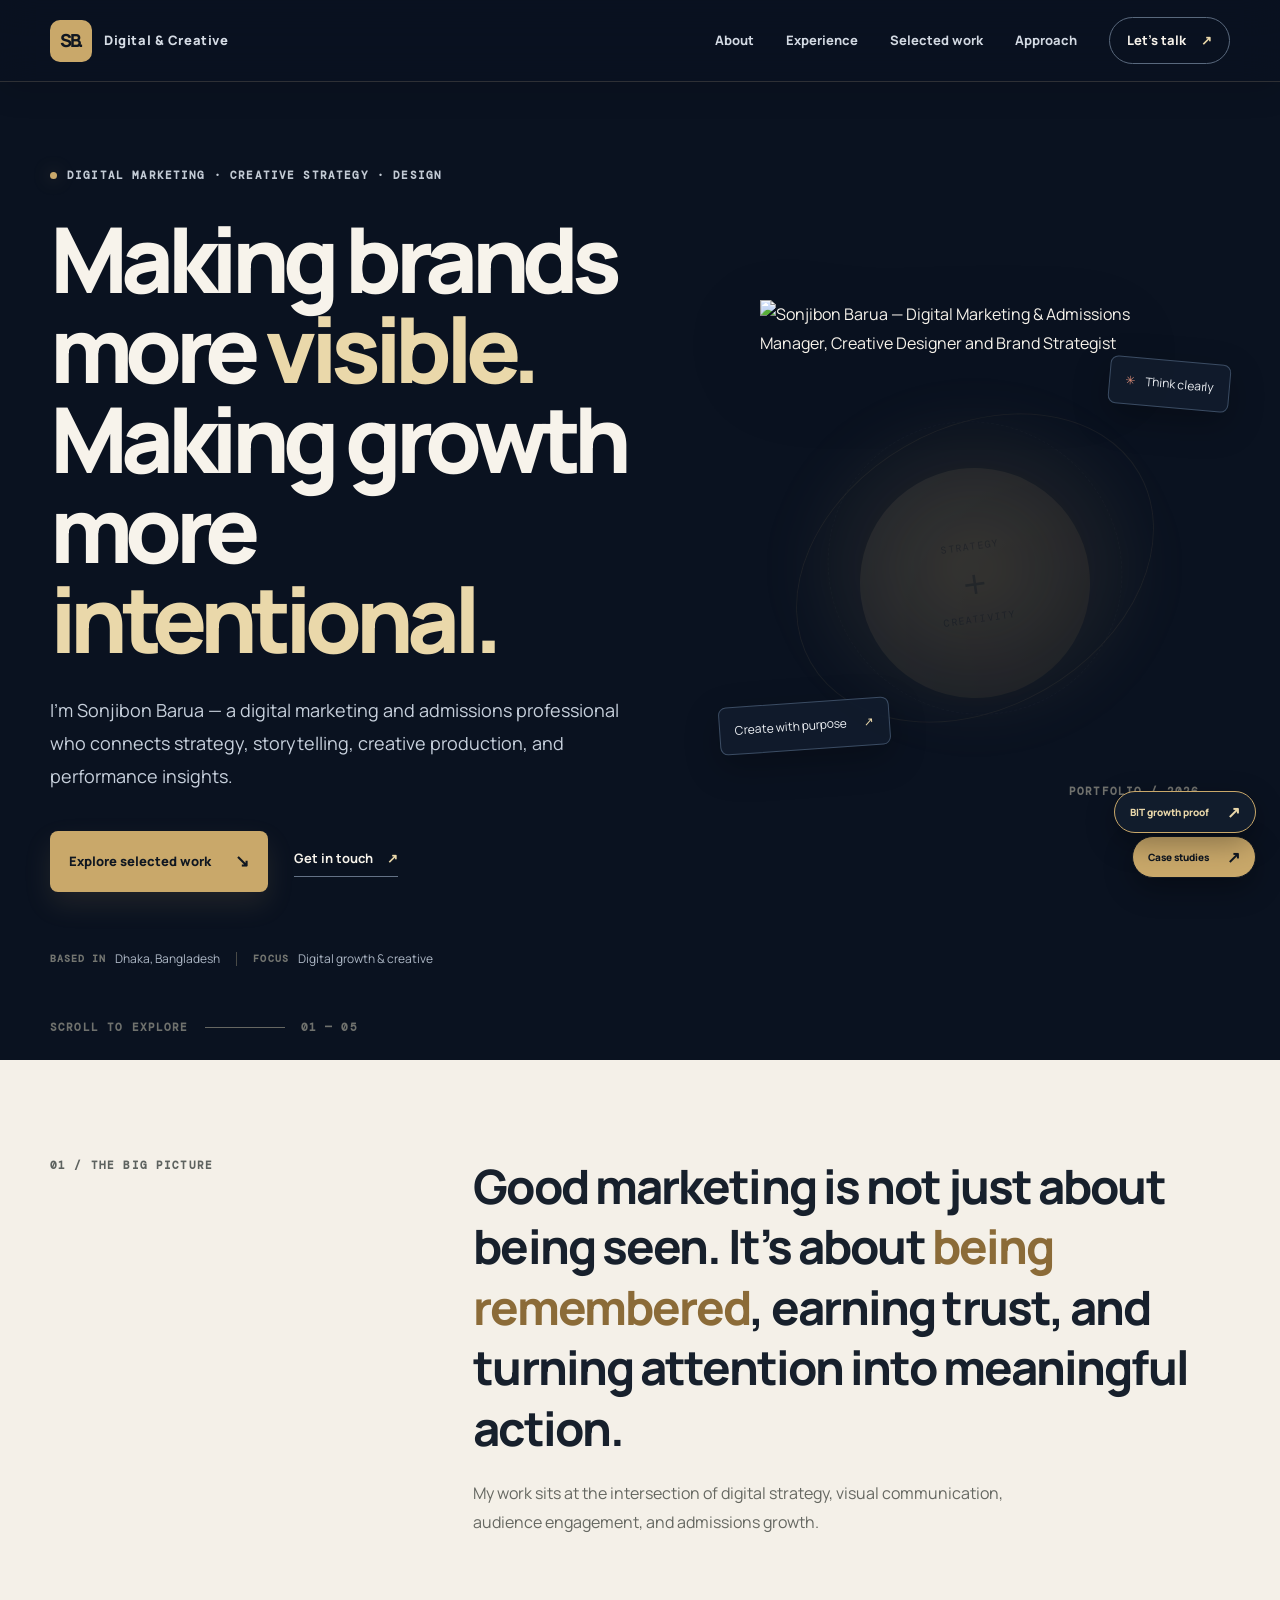
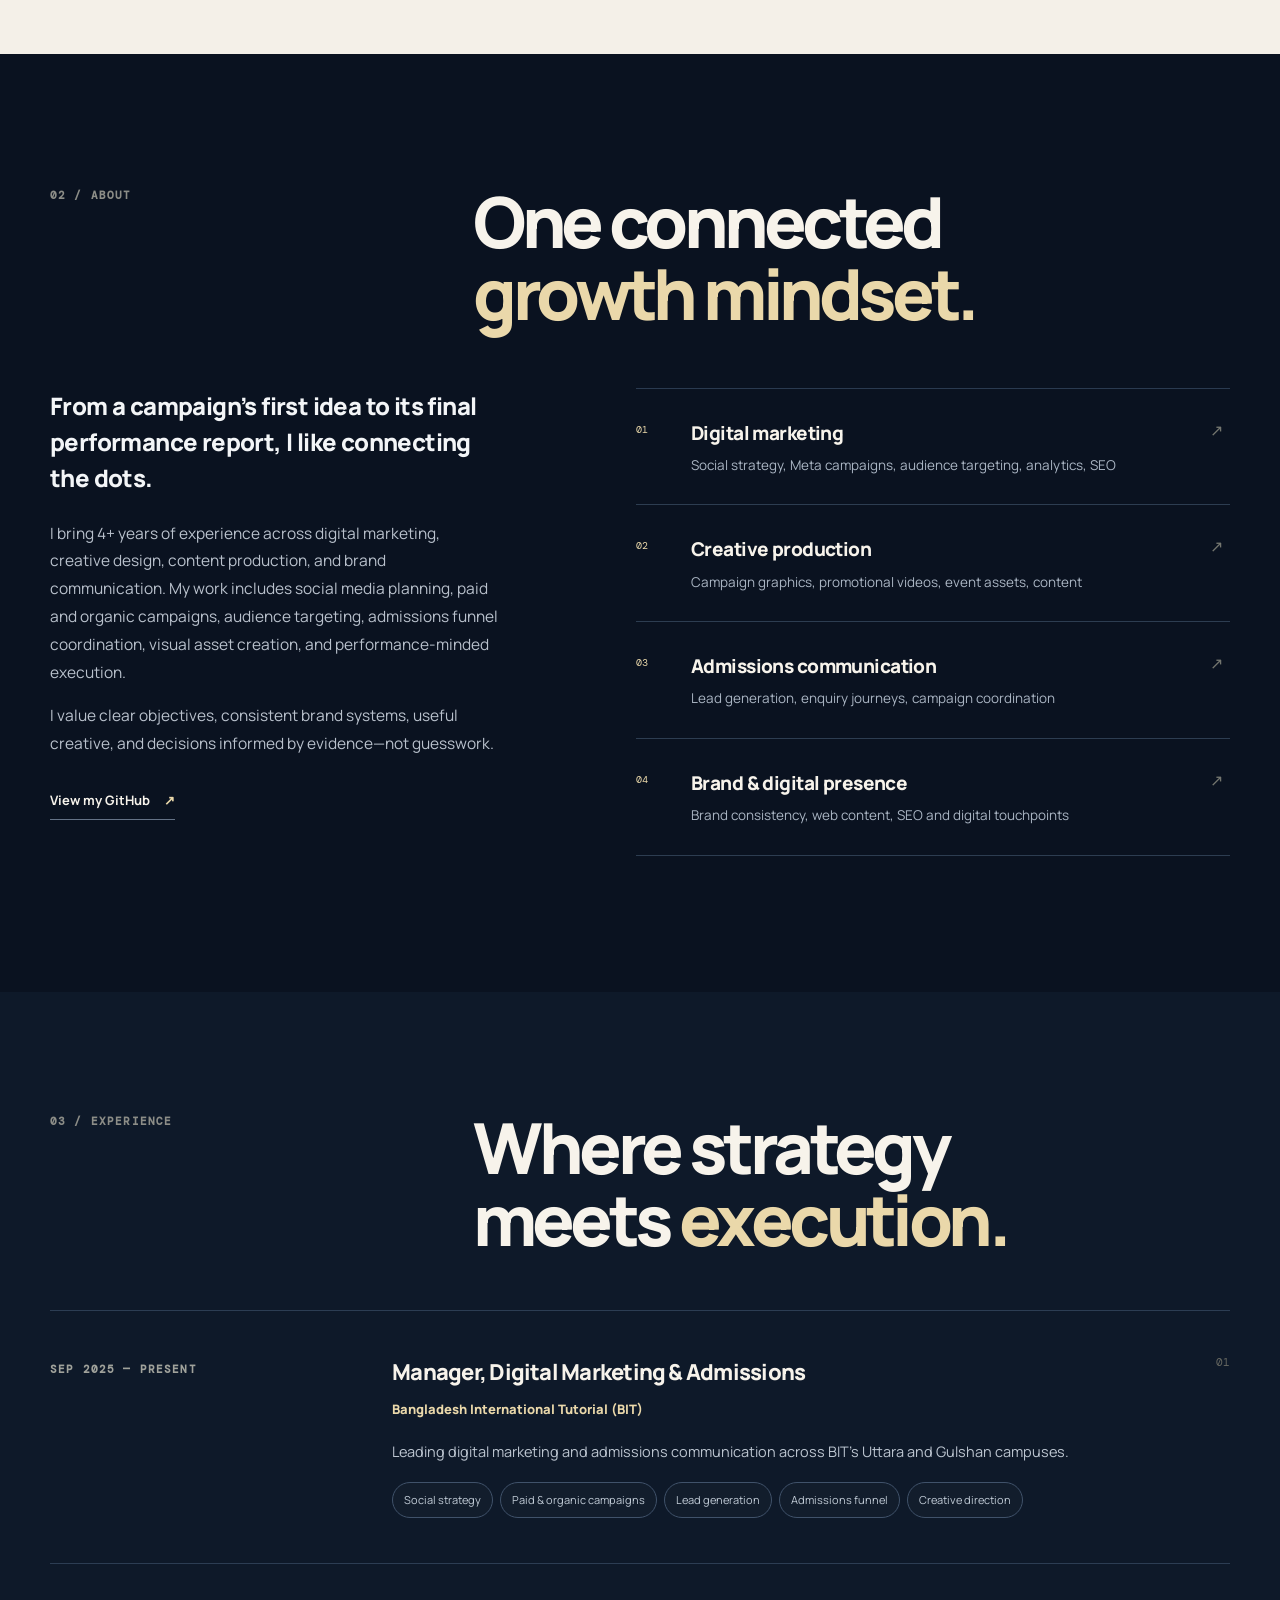
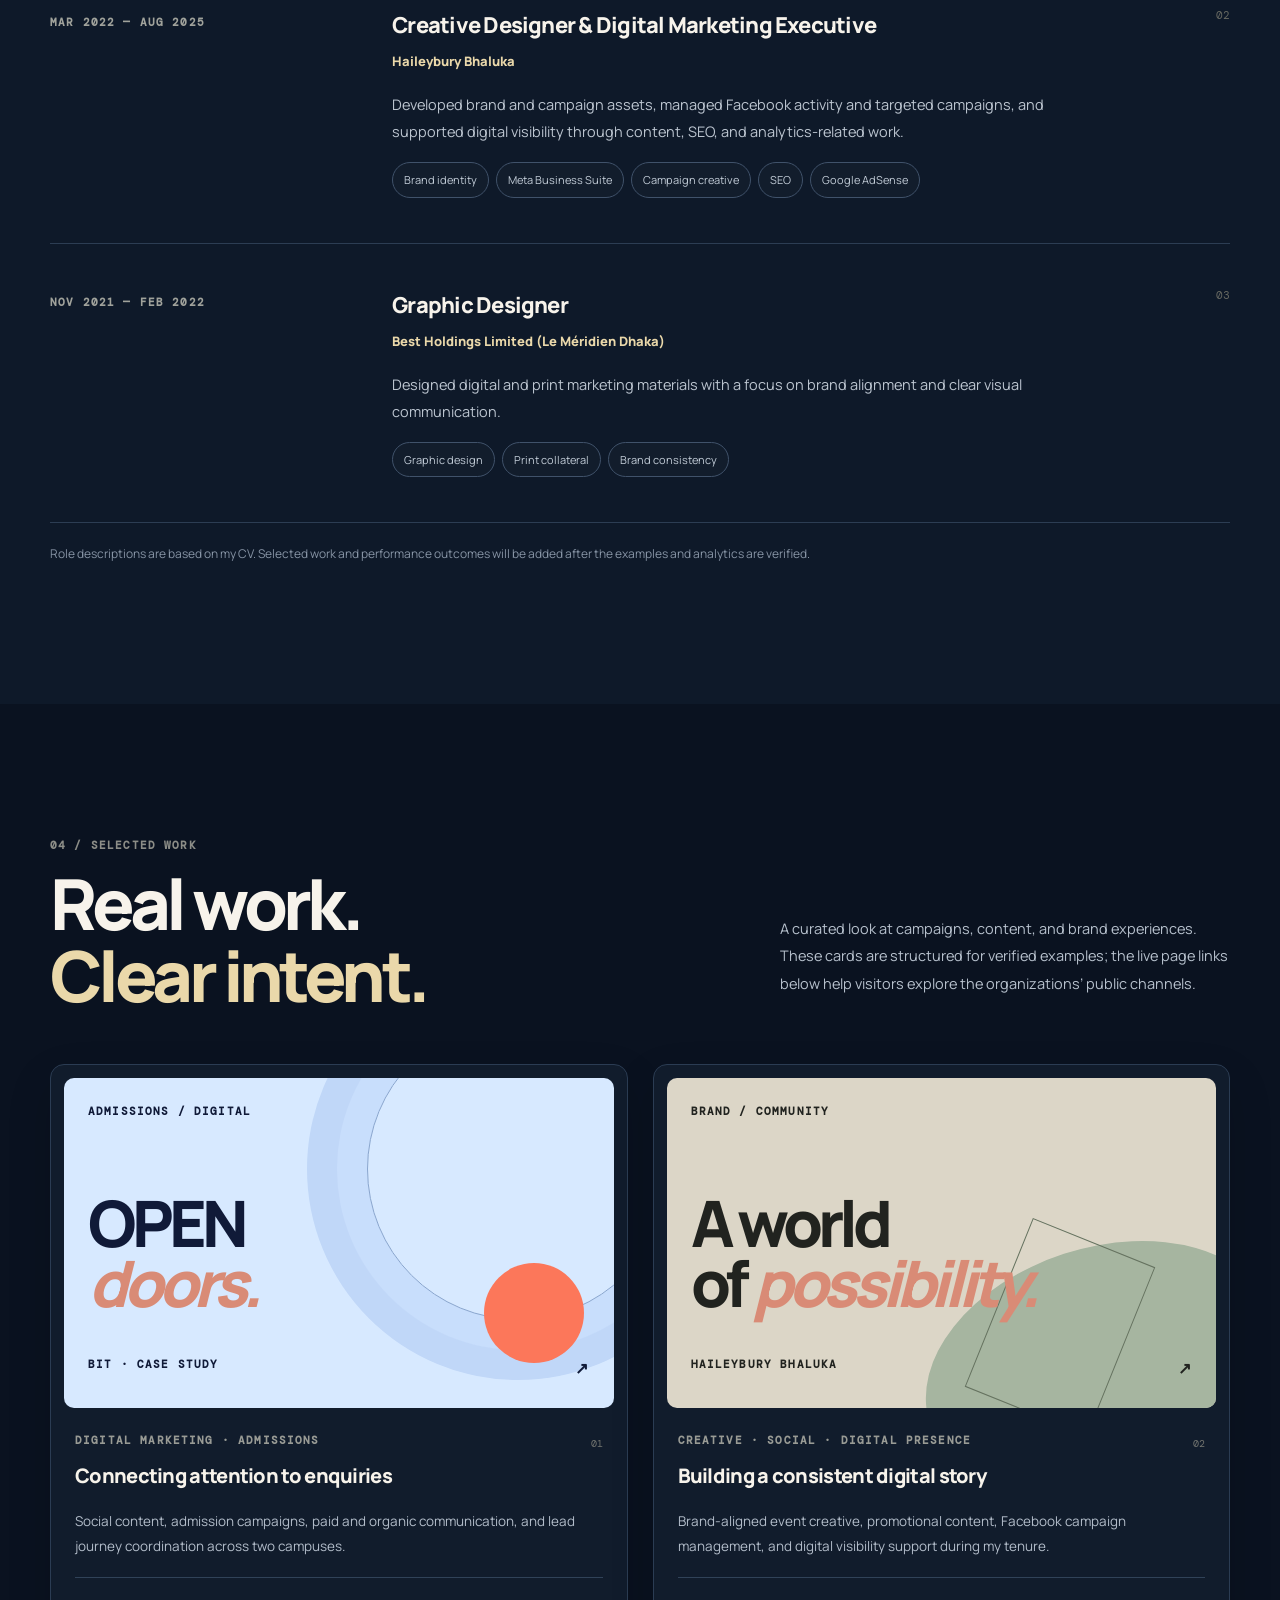
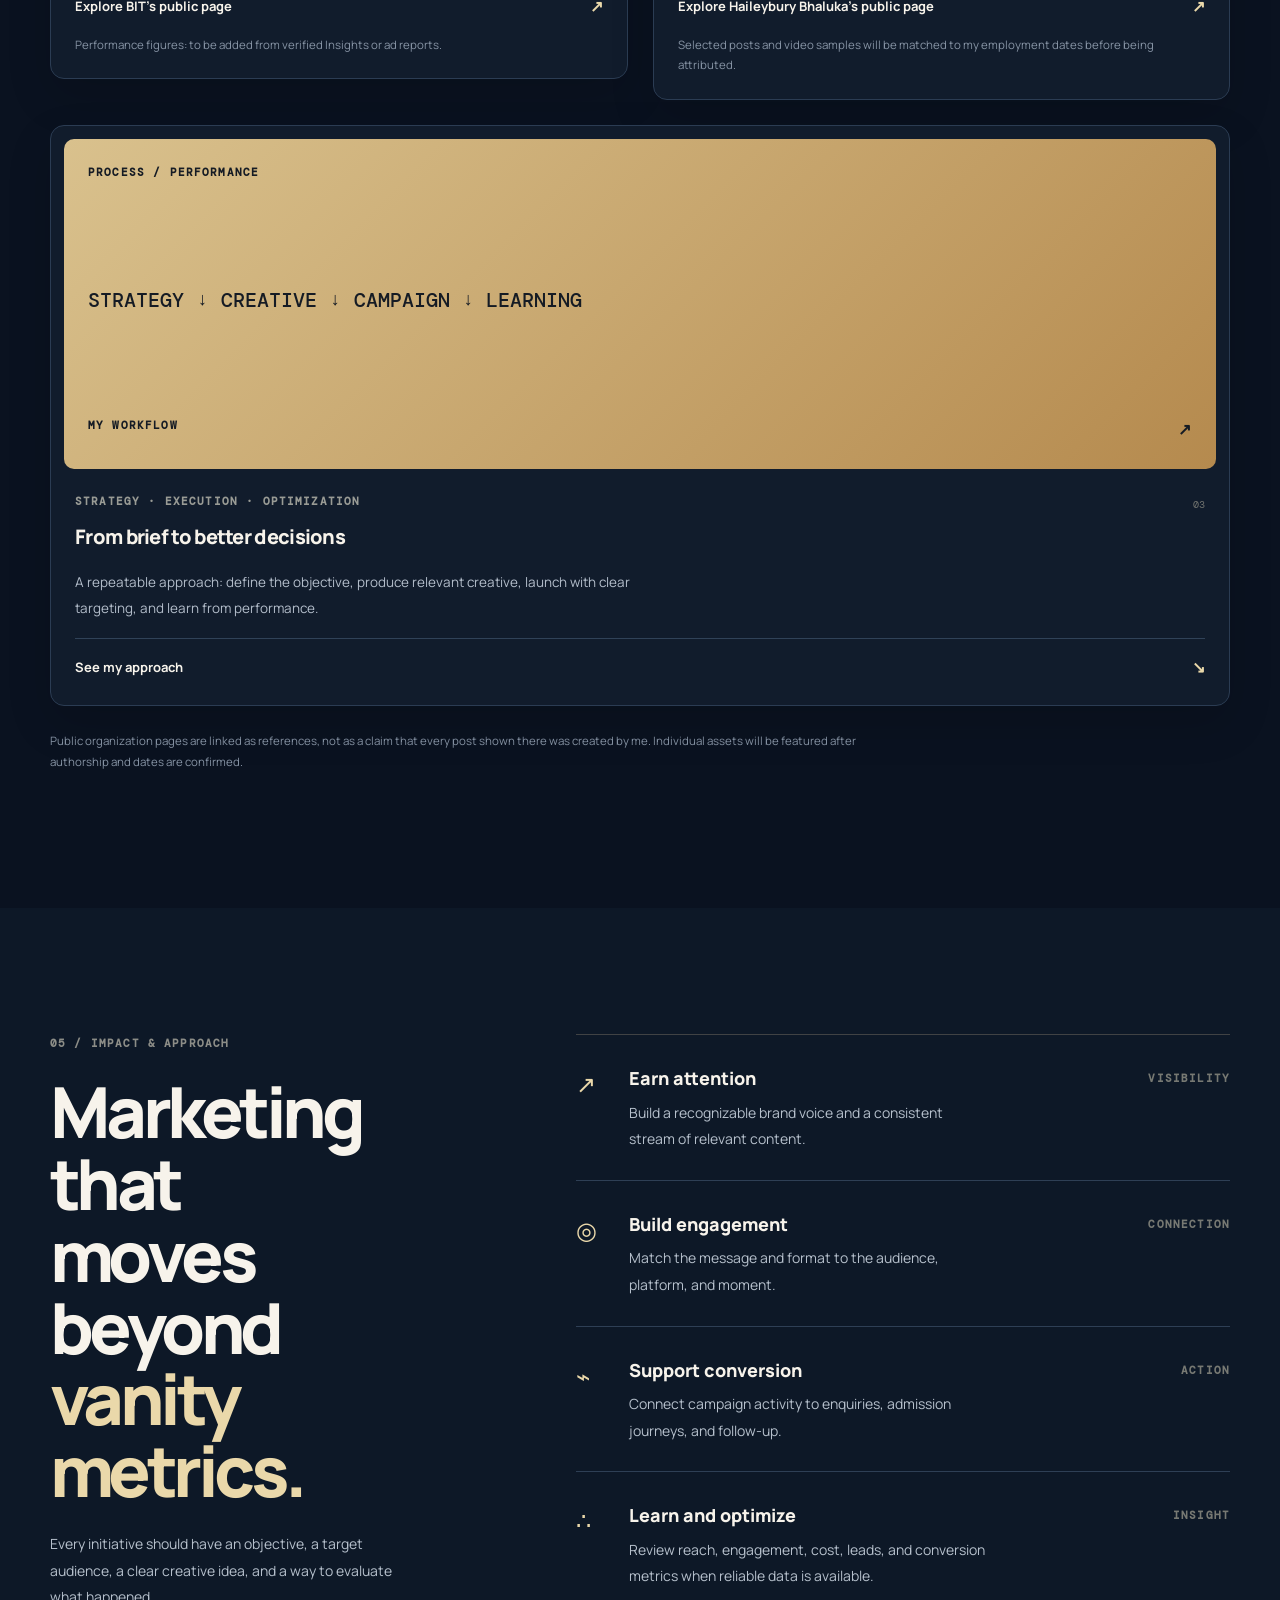
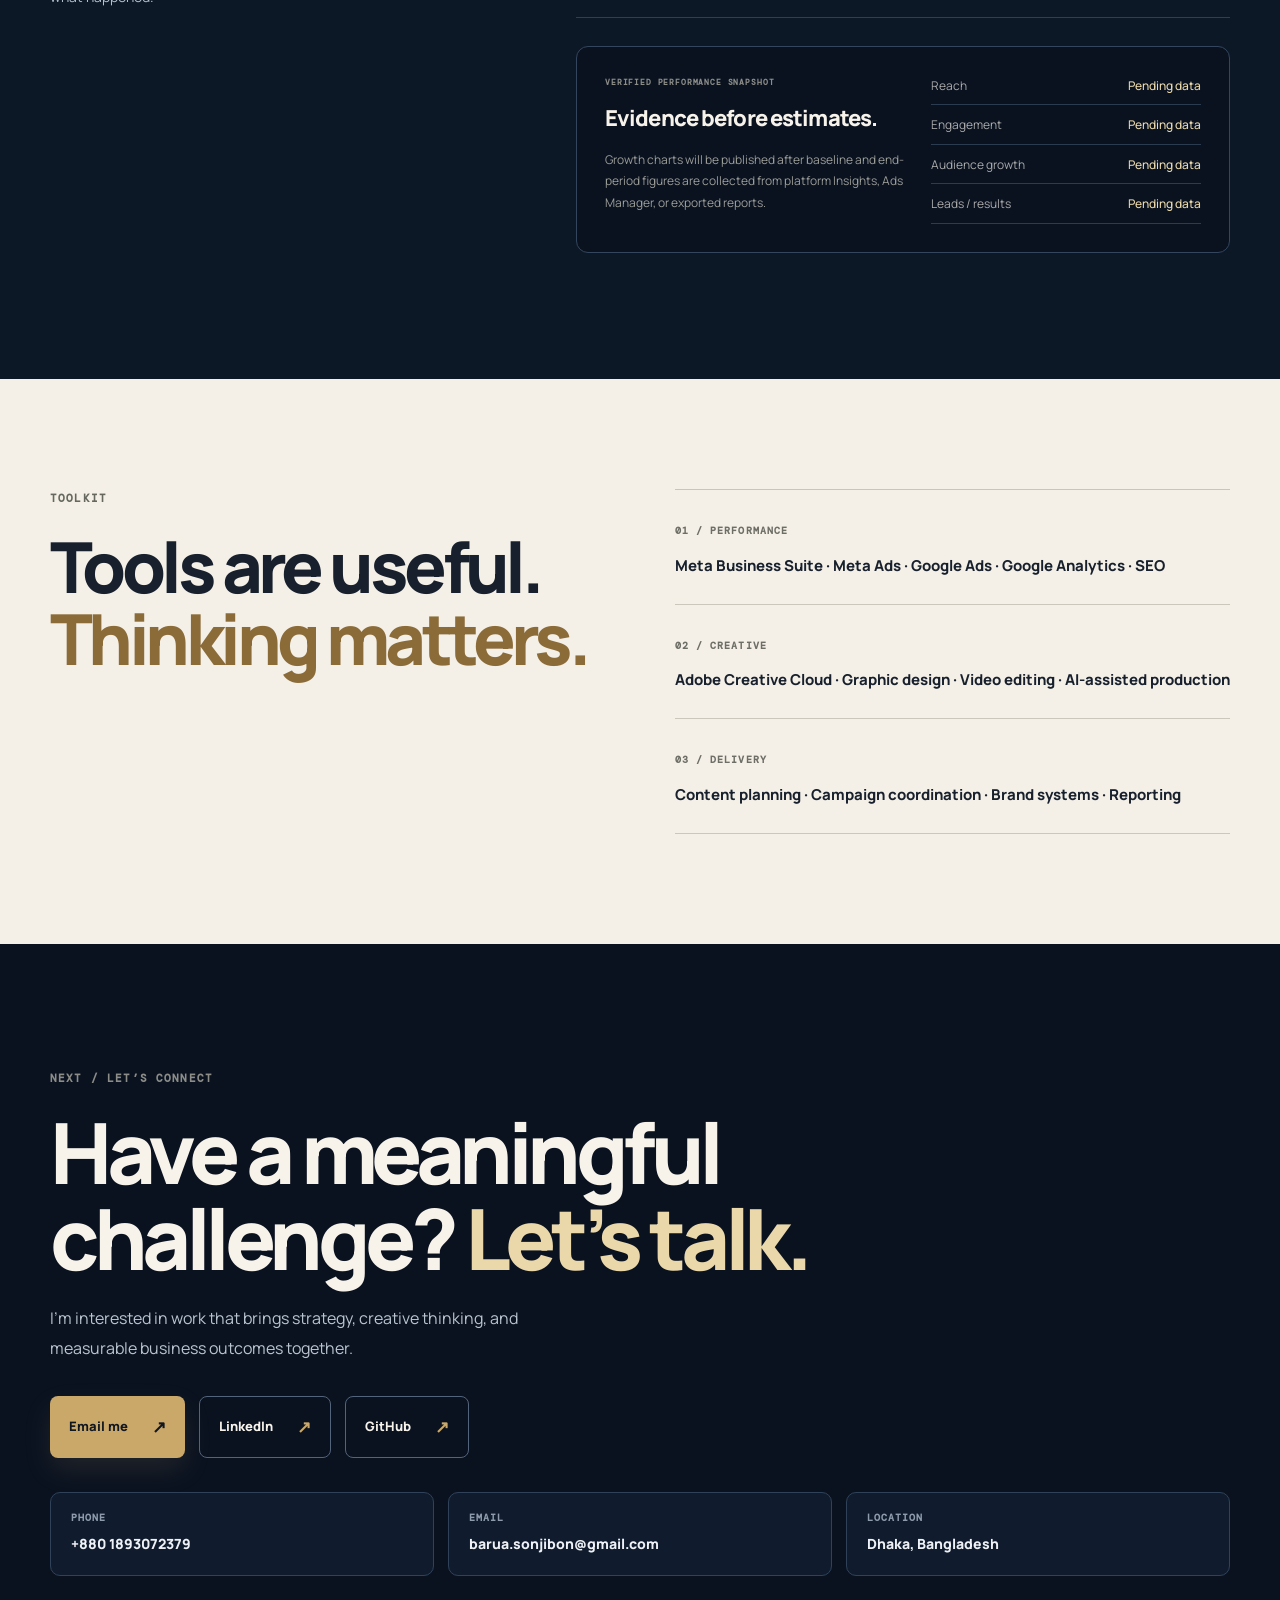
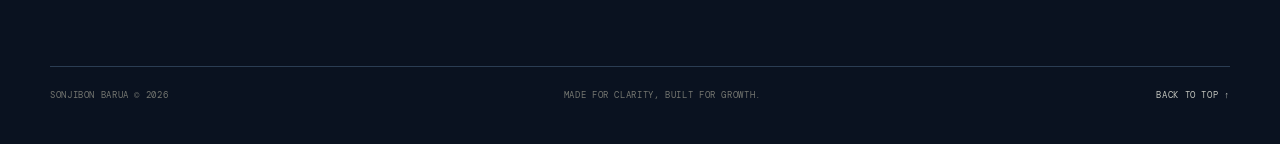
==== commit b538daf1: "Load profile image directly for faster first paint" ====
--- a/index.html
+++ b/index.html
@@ -5,6 +5,7 @@
   <meta name="viewport" content="width=device-width, initial-scale=1.0" />
   <meta name="description" content="Sonjibon Barua — Digital Marketing & Admissions Manager, Creative Designer and Brand Strategist." />
   <meta name="theme-color" content="#0b1220" />
+  <link rel="preload" as="image" href="assets/profile.webp" fetchpriority="high" type="image/webp" />
   <title>Sonjibon Barua — Digital Marketing & Creative Strategy</title>
   <link rel="preconnect" href="https://fonts.googleapis.com">
   <link rel="preconnect" href="https://fonts.gstatic.com" crossorigin>
@@ -29,7 +30,8 @@
         <div class="hero-actions"><a class="button button-primary" href="#work">Explore selected work <span>↘</span></a><a class="text-link" href="#contact">Get in touch <span>↗</span></a></div>
         <div class="hero-note"><span class="mono">BASED IN</span> Dhaka, Bangladesh <span class="note-separator"></span> <span class="mono">FOCUS</span> Digital growth & creative</div>
       </div>
-      <div class="hero-visual" aria-label="Abstract visual representing strategy and creative work">
+      <div class="hero-visual" aria-label="Sonjibon Barua — Digital Marketing & Admissions Manager, Creative Designer and Brand Strategist">
+        <img class="profile-portrait" src="assets/profile.webp" width="360" height="470" alt="Sonjibon Barua — Digital Marketing & Admissions Manager, Creative Designer and Brand Strategist" fetchpriority="high" decoding="async" />
         <div class="visual-orbit orbit-one"></div><div class="visual-orbit orbit-two"></div>
         <div class="visual-core"><span>STRATEGY</span><strong>+</strong><span>CREATIVITY</span></div>
         <div class="float-tag tag-top"><span class="tag-spark">✳</span> Think clearly</div><div class="float-tag tag-bottom">Create with purpose <span>↗</span></div><div class="visual-index mono">PORTFOLIO / 2026</div>
